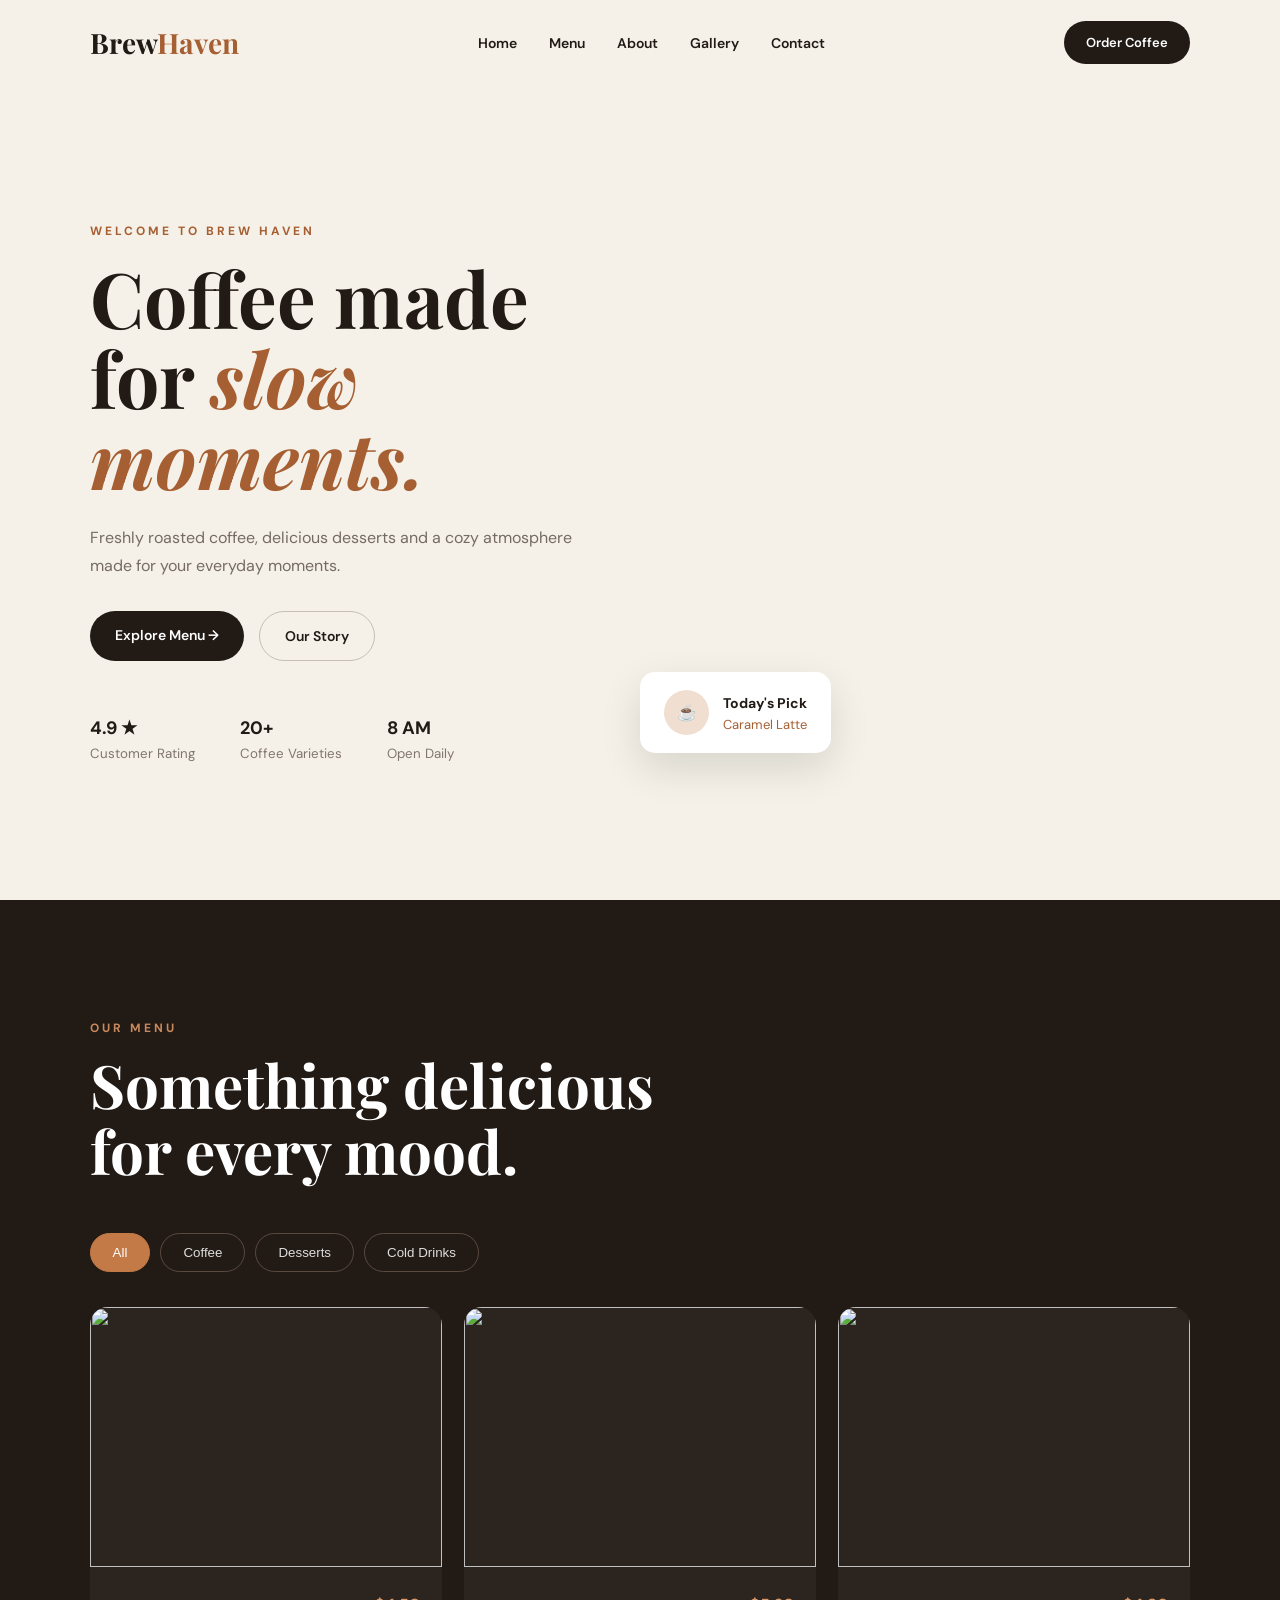
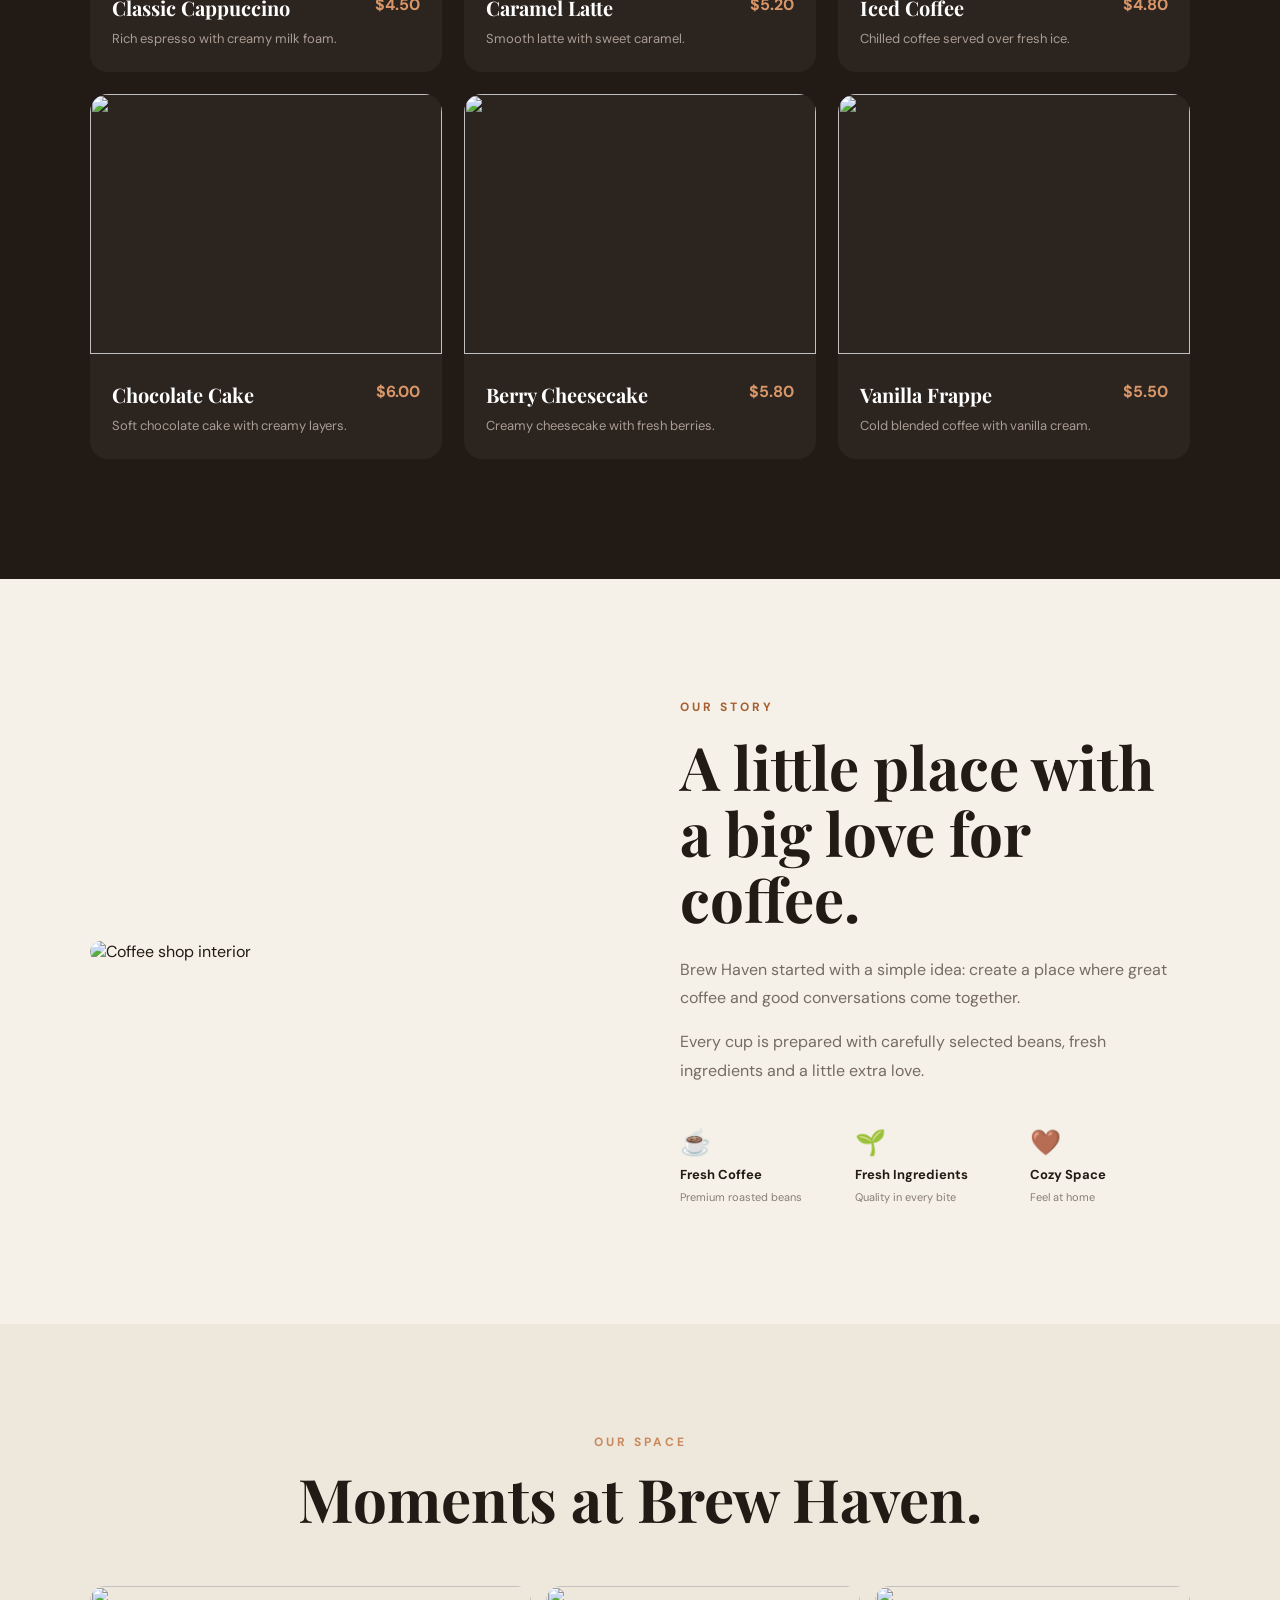
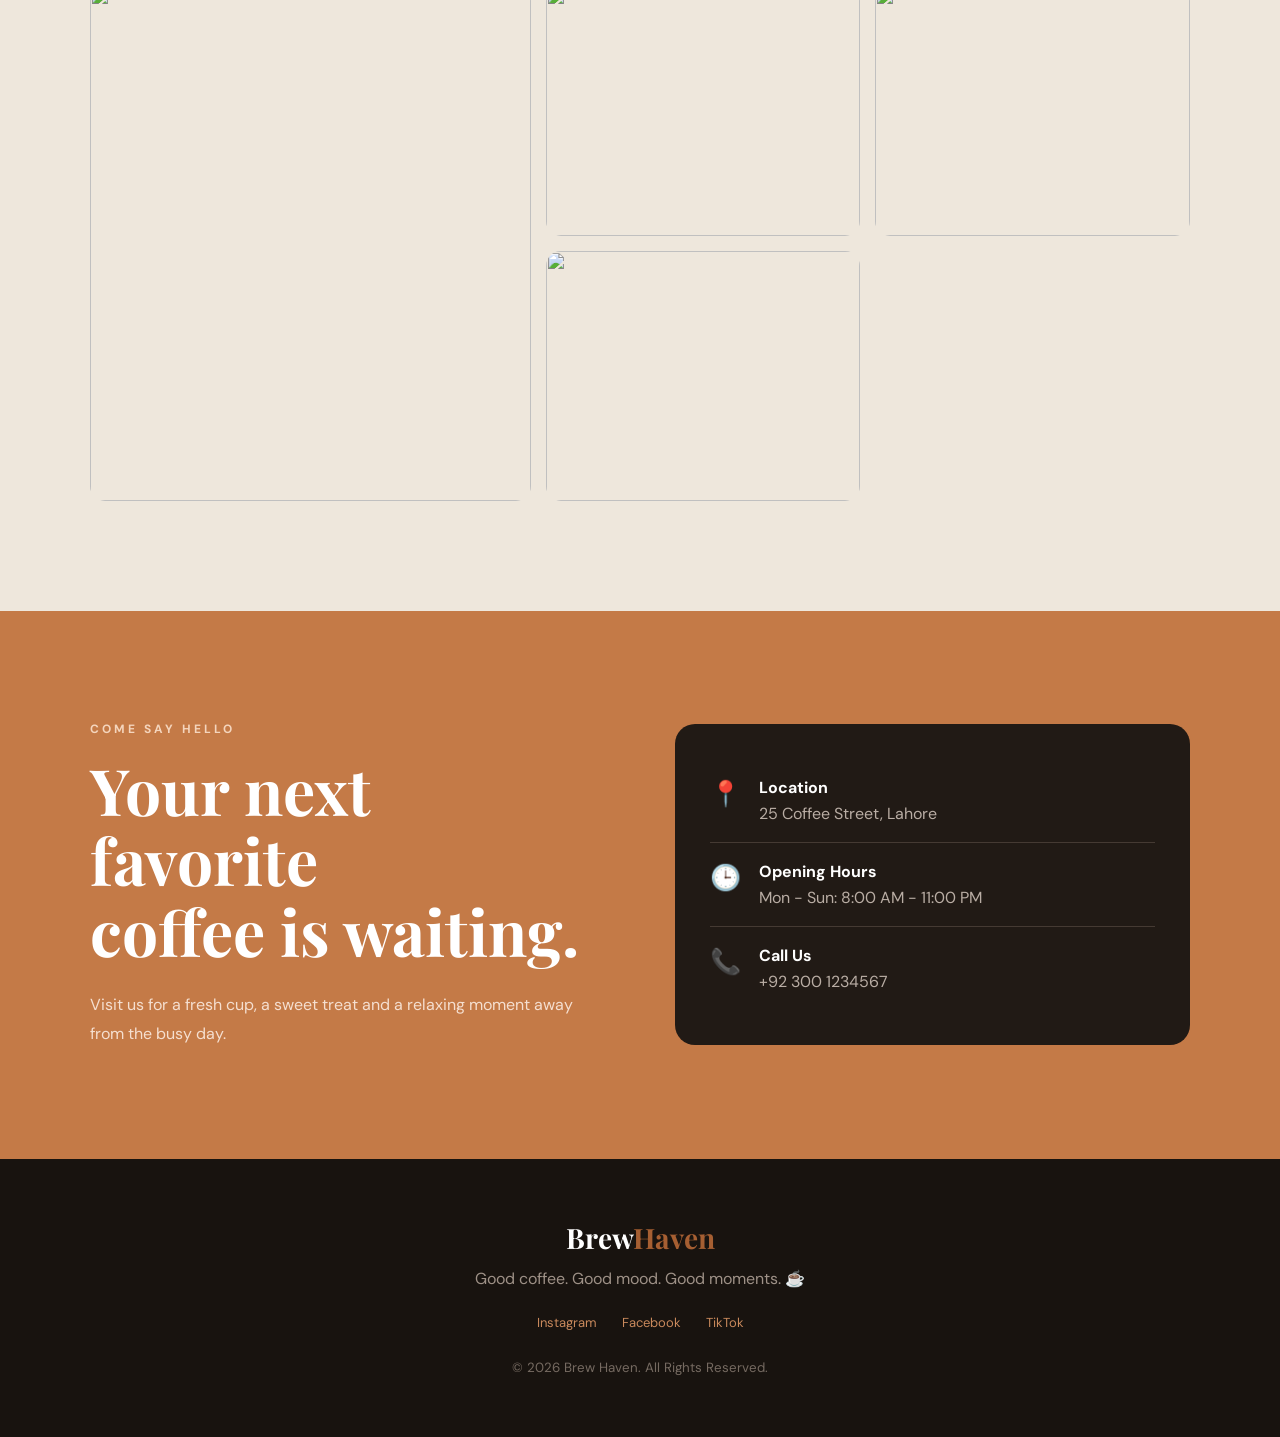
==== index.html @ a60a2f7d "Add files via upload" ====
<!DOCTYPE html>
<html lang="en">
<head>
    <meta charset="UTF-8">
    <meta name="viewport" content="width=device-width, initial-scale=1.0">

    <title>Brew Haven | Coffee Shop</title>

    <link rel="preconnect" href="https://fonts.googleapis.com">
    <link rel="preconnect" href="https://fonts.gstatic.com" crossorigin>

    <link href="https://fonts.googleapis.com/css2?family=DM+Sans:wght@400;500;600;700&family=Playfair+Display:wght@500;600;700&display=swap" rel="stylesheet">

    <link rel="stylesheet" href="style.css">
</head>

<body>

    <!-- NAVBAR -->
    <header class="navbar">
        <a href="#" class="logo">
            Brew<span>Haven</span>
        </a>

        <nav>
            <a href="#home">Home</a>
            <a href="#menu">Menu</a>
            <a href="#about">About</a>
            <a href="#gallery">Gallery</a>
            <a href="#contact">Contact</a>
        </nav>

        <a href="#menu" class="nav-btn">Order Coffee</a>

        <button class="menu-toggle" onclick="toggleMenu()">☰</button>
    </header>


    <!-- HERO -->
    <section class="hero" id="home">

        <div class="hero-content">

            <p class="small-title">WELCOME TO BREW HAVEN</p>

            <h1>
                Coffee made for
                <span>slow moments.</span>
            </h1>

            <p class="hero-text">
                Freshly roasted coffee, delicious desserts and a cozy
                atmosphere made for your everyday moments.
            </p>

            <div class="hero-buttons">
                <a href="#menu" class="primary-btn">Explore Menu →</a>
                <a href="#about" class="secondary-btn">Our Story</a>
            </div>

            <div class="hero-info">
                <div>
                    <strong>4.9 ★</strong>
                    <small>Customer Rating</small>
                </div>

                <div>
                    <strong>20+</strong>
                    <small>Coffee Varieties</small>
                </div>

                <div>
                    <strong>8 AM</strong>
                    <small>Open Daily</small>
                </div>
            </div>

        </div>


        <div class="hero-image">

            <div class="image-card">
                <img src="https://images.unsplash.com/photo-1509042239860-f550ce710b93?auto=format&fit=crop&w=900&q=80"
                     alt="Coffee">
            </div>

            <div class="floating-card">
                <span>☕</span>
                <div>
                    <strong>Today's Pick</strong>
                    <p>Caramel Latte</p>
                </div>
            </div>

        </div>

    </section>


    <!-- MENU -->
    <section class="menu-section" id="menu">

        <div class="section-heading">
            <p>OUR MENU</p>
            <h2>Something delicious<br>for every mood.</h2>
        </div>

        <div class="filter-buttons">
            <button class="active" onclick="filterMenu('all', this)">All</button>
            <button onclick="filterMenu('coffee', this)">Coffee</button>
            <button onclick="filterMenu('dessert', this)">Desserts</button>
            <button onclick="filterMenu('cold', this)">Cold Drinks</button>
        </div>


        <div class="menu-grid">

            <div class="menu-card" data-category="coffee">
                <img src="https://images.unsplash.com/photo-1541167760496-1628856ab772?auto=format&fit=crop&w=700&q=80">

                <div class="card-content">
                    <div>
                        <h3>Classic Cappuccino</h3>
                        <p>Rich espresso with creamy milk foam.</p>
                    </div>

                    <strong>$4.50</strong>
                </div>
            </div>


            <div class="menu-card" data-category="coffee">
                <img src="https://images.unsplash.com/photo-1572442388796-11668a67e53d?auto=format&fit=crop&w=700&q=80">

                <div class="card-content">
                    <div>
                        <h3>Caramel Latte</h3>
                        <p>Smooth latte with sweet caramel.</p>
                    </div>

                    <strong>$5.20</strong>
                </div>
            </div>


            <div class="menu-card" data-category="cold">
                <img src="https://images.unsplash.com/photo-1461023058943-07fcbe16d735?auto=format&fit=crop&w=700&q=80">

                <div class="card-content">
                    <div>
                        <h3>Iced Coffee</h3>
                        <p>Chilled coffee served over fresh ice.</p>
                    </div>

                    <strong>$4.80</strong>
                </div>
            </div>


            <div class="menu-card" data-category="dessert">
                <img src="https://images.unsplash.com/photo-1578985545062-69928b1d9587?auto=format&fit=crop&w=700&q=80">

                <div class="card-content">
                    <div>
                        <h3>Chocolate Cake</h3>
                        <p>Soft chocolate cake with creamy layers.</p>
                    </div>

                    <strong>$6.00</strong>
                </div>
            </div>


            <div class="menu-card" data-category="dessert">
                <img src="https://images.unsplash.com/photo-1565958011703-44f9829ba187?auto=format&fit=crop&w=700&q=80">

                <div class="card-content">
                    <div>
                        <h3>Berry Cheesecake</h3>
                        <p>Creamy cheesecake with fresh berries.</p>
                    </div>

                    <strong>$5.80</strong>
                </div>
            </div>


            <div class="menu-card" data-category="cold">
                <img src="https://images.unsplash.com/photo-1551024709-8f23befc6f87?auto=format&fit=crop&w=700&q=80">

                <div class="card-content">
                    <div>
                        <h3>Vanilla Frappe</h3>
                        <p>Cold blended coffee with vanilla cream.</p>
                    </div>

                    <strong>$5.50</strong>
                </div>
            </div>

        </div>

    </section>


    <!-- ABOUT -->
    <section class="about" id="about">

        <div class="about-image">
            <img src="https://images.unsplash.com/photo-1445116572660-236099ec97a0?auto=format&fit=crop&w=1000&q=80"
                 alt="Coffee shop interior">
        </div>

        <div class="about-content">

            <p class="small-title">OUR STORY</p>

            <h2>A little place with a big love for coffee.</h2>

            <p>
                Brew Haven started with a simple idea: create a place where
                great coffee and good conversations come together.
            </p>

            <p>
                Every cup is prepared with carefully selected beans,
                fresh ingredients and a little extra love.
            </p>

            <div class="features">

                <div>
                    <span>☕</span>
                    <strong>Fresh Coffee</strong>
                    <small>Premium roasted beans</small>
                </div>

                <div>
                    <span>🌱</span>
                    <strong>Fresh Ingredients</strong>
                    <small>Quality in every bite</small>
                </div>

                <div>
                    <span>🤎</span>
                    <strong>Cozy Space</strong>
                    <small>Feel at home</small>
                </div>

            </div>

        </div>

    </section>


    <!-- GALLERY -->
    <section class="gallery" id="gallery">

        <div class="section-heading center">
            <p>OUR SPACE</p>
            <h2>Moments at Brew Haven.</h2>
        </div>

        <div class="gallery-grid">

            <img src="https://images.unsplash.com/photo-1495474472287-4d71bcdd2085?auto=format&fit=crop&w=900&q=80">

            <img src="https://images.unsplash.com/photo-1511081692775-05d0f180a065?auto=format&fit=crop&w=900&q=80">

            <img src="https://images.unsplash.com/photo-1554118811-1e0d58224f24?auto=format&fit=crop&w=900&q=80">

            <img src="https://images.unsplash.com/photo-1442512595331-e89e73853f31?auto=format&fit=crop&w=900&q=80">

        </div>

    </section>


    <!-- CONTACT -->
    <section class="contact" id="contact">

        <div>
            <p class="small-title">COME SAY HELLO</p>

            <h2>Your next favorite<br>coffee is waiting.</h2>

            <p>
                Visit us for a fresh cup, a sweet treat and a relaxing
                moment away from the busy day.
            </p>
        </div>

        <div class="contact-box">

            <div>
                <span>📍</span>
                <p>
                    <strong>Location</strong>
                    25 Coffee Street, Lahore
                </p>
            </div>

            <div>
                <span>🕒</span>
                <p>
                    <strong>Opening Hours</strong>
                    Mon - Sun: 8:00 AM - 11:00 PM
                </p>
            </div>

            <div>
                <span>📞</span>
                <p>
                    <strong>Call Us</strong>
                    +92 300 1234567
                </p>
            </div>

        </div>

    </section>


    <!-- FOOTER -->
    <footer>

        <div class="footer-logo">
            Brew<span>Haven</span>
        </div>

        <p>Good coffee. Good mood. Good moments. ☕</p>

        <div class="socials">
            <a href="#">Instagram</a>
            <a href="#">Facebook</a>
            <a href="#">TikTok</a>
        </div>

        <small>© 2026 Brew Haven. All Rights Reserved.</small>

    </footer>


    <script src="script.js"></script>

</body>
</html>
---- style.css ----
* {
    margin: 0;
    padding: 0;
    box-sizing: border-box;
}

html {
    scroll-behavior: smooth;
}

body {
    background: #f5f1e8;
    color: #211a15;
    font-family: "DM Sans", sans-serif;
}

a {
    text-decoration: none;
    color: inherit;
}


/* ================= NAVBAR ================= */

.navbar {
    height: 85px;
    padding: 0 7%;

    display: flex;
    align-items: center;
    justify-content: space-between;

    background: #f5f1e8;
}

.logo,
.footer-logo {
    font-family: "Playfair Display", serif;
    font-size: 28px;
    font-weight: 700;
}

.logo span,
.footer-logo span {
    color: #a65f32;
}

nav {
    display: flex;
    gap: 32px;
}

nav a {
    font-size: 14px;
    font-weight: 600;
    transition: 0.3s;
}

nav a:hover {
    color: #a65f32;
}

.nav-btn {
    background: #211a15;
    color: white;

    padding: 13px 22px;
    border-radius: 30px;

    font-size: 13px;
    font-weight: 600;

    transition: 0.3s;
}

.nav-btn:hover {
    background: #a65f32;
}

.menu-toggle {
    display: none;
    border: none;
    background: none;
    font-size: 25px;
}


/* ================= HERO ================= */

.hero {
    min-height: calc(100vh - 85px);

    padding: 70px 7%;

    display: grid;
    grid-template-columns: 1fr 1fr;
    align-items: center;
    gap: 70px;
}

.small-title {
    color: #a65f32;
    font-size: 12px;
    font-weight: 700;
    letter-spacing: 3px;
    margin-bottom: 18px;
}

.hero h1 {
    max-width: 650px;

    font-family: "Playfair Display", serif;
    font-size: clamp(50px, 6vw, 82px);
    line-height: 1.05;
}

.hero h1 span {
    color: #a65f32;
    font-style: italic;
}

.hero-text {
    max-width: 500px;

    margin: 25px 0;

    color: #756b63;
    line-height: 1.8;
}

.hero-buttons {
    display: flex;
    gap: 15px;
    margin-top: 30px;
}

.primary-btn,
.secondary-btn {
    padding: 15px 25px;
    border-radius: 30px;
    font-weight: 600;
    font-size: 14px;
}

.primary-btn {
    background: #211a15;
    color: white;
}

.secondary-btn {
    border: 1px solid #c7bdb3;
}

.primary-btn:hover {
    background: #a65f32;
}

.secondary-btn:hover {
    background: #e9dfd3;
}

.hero-info {
    display: flex;
    gap: 45px;
    margin-top: 55px;
}

.hero-info div {
    display: flex;
    flex-direction: column;
    gap: 5px;
}

.hero-info strong {
    font-size: 18px;
}

.hero-info small {
    color: #81766d;
}


/* HERO IMAGE */

.hero-image {
    position: relative;
}

.image-card {
    height: 590px;
    overflow: hidden;
    border-radius: 180px 180px 25px 25px;
}

.image-card img {
    width: 100%;
    height: 100%;
    object-fit: cover;
}

.floating-card {
    position: absolute;
    bottom: 35px;
    left: -35px;

    display: flex;
    align-items: center;
    gap: 14px;

    padding: 18px 24px;

    background: white;
    border-radius: 15px;

    box-shadow: 0 15px 40px rgba(0,0,0,0.12);
}

.floating-card span {
    width: 45px;
    height: 45px;

    display: grid;
    place-items: center;

    background: #f0dfd0;
    border-radius: 50%;
}

.floating-card strong {
    font-size: 14px;
}

.floating-card p {
    color: #a65f32;
    font-size: 13px;
    margin-top: 3px;
}


/* ================= MENU ================= */

.menu-section {
    padding: 120px 7%;
    background: #211a15;
    color: white;
}

.section-heading p {
    color: #c9895c;
    font-size: 12px;
    font-weight: 700;
    letter-spacing: 3px;
    margin-bottom: 15px;
}

.section-heading h2 {
    font-family: "Playfair Display", serif;
    font-size: clamp(40px, 5vw, 60px);
    line-height: 1.1;
}

.filter-buttons {
    display: flex;
    gap: 10px;
    margin: 50px 0 35px;
}

.filter-buttons button {
    border: 1px solid #594a40;
    background: transparent;
    color: #ddd;

    padding: 11px 22px;
    border-radius: 30px;

    cursor: pointer;
}

.filter-buttons button.active,
.filter-buttons button:hover {
    background: #c47a47;
    border-color: #c47a47;
    color: white;
}

.menu-grid {
    display: grid;
    grid-template-columns: repeat(3, 1fr);
    gap: 22px;
}

.menu-card {
    background: #2c241f;
    border-radius: 18px;
    overflow: hidden;
    transition: 0.35s;
}

.menu-card:hover {
    transform: translateY(-8px);
}

.menu-card img {
    width: 100%;
    height: 260px;
    object-fit: cover;
}

.card-content {
    padding: 22px;

    display: flex;
    justify-content: space-between;
    gap: 15px;
}

.card-content h3 {
    font-family: "Playfair Display", serif;
    font-size: 20px;
}

.card-content p {
    color: #a99c93;
    font-size: 13px;
    line-height: 1.6;
    margin-top: 8px;
}

.card-content > strong {
    color: #d99769;
    white-space: nowrap;
}


/* ================= ABOUT ================= */

.about {
    padding: 120px 7%;

    display: grid;
    grid-template-columns: 1fr 1fr;
    gap: 80px;
    align-items: center;
}

.about-image img {
    width: 100%;
    height: 600px;
    object-fit: cover;
    border-radius: 25px;
}

.about-content h2 {
    font-family: "Playfair Display", serif;
    font-size: clamp(40px, 5vw, 60px);
    line-height: 1.1;
    margin-bottom: 25px;
}

.about-content > p:not(.small-title) {
    color: #756b63;
    line-height: 1.8;
    margin-bottom: 15px;
}

.features {
    display: grid;
    grid-template-columns: repeat(3, 1fr);
    gap: 15px;
    margin-top: 40px;
}

.features div {
    display: flex;
    flex-direction: column;
    gap: 7px;
}

.features span {
    font-size: 25px;
}

.features strong {
    font-size: 13px;
}

.features small {
    color: #887d74;
    font-size: 11px;
}


/* ================= GALLERY ================= */

.gallery {
    padding: 110px 7%;
    background: #eee7dc;
}

.center {
    text-align: center;
}

.gallery-grid {
    margin-top: 55px;

    display: grid;
    grid-template-columns: 1.4fr 1fr 1fr;
    grid-template-rows: 250px 250px;

    gap: 15px;
}

.gallery-grid img {
    width: 100%;
    height: 100%;
    object-fit: cover;
    border-radius: 15px;
    transition: 0.4s;
}

.gallery-grid img:hover {
    transform: scale(1.02);
}

.gallery-grid img:first-child {
    grid-row: span 2;
}


/* ================= CONTACT ================= */

.contact {
    padding: 110px 7%;

    display: grid;
    grid-template-columns: 1fr 1fr;
    gap: 70px;
    align-items: center;

    background: #c47a47;
    color: white;
}

.contact .small-title {
    color: #f4d5bd;
}

.contact h2 {
    font-family: "Playfair Display", serif;
    font-size: clamp(42px, 5vw, 65px);
    line-height: 1.1;
    margin-bottom: 25px;
}

.contact > div:first-child > p:last-child {
    max-width: 500px;
    line-height: 1.8;
    color: #f5dfd0;
}

.contact-box {
    background: #211a15;
    border-radius: 20px;
    padding: 35px;
}

.contact-box > div {
    display: flex;
    gap: 18px;
    padding: 18px 0;
    border-bottom: 1px solid #453a33;
}

.contact-box > div:last-child {
    border: none;
}

.contact-box span {
    font-size: 25px;
}

.contact-box p {
    display: flex;
    flex-direction: column;
    gap: 5px;
}

.contact-box p {
    color: #b9ada4;
}

.contact-box strong {
    color: white;
}


/* ================= FOOTER ================= */

footer {
    padding: 60px 7%;
    background: #18130f;
    color: white;
    text-align: center;
}

footer p {
    color: #9e9187;
    margin: 12px 0 25px;
}

.socials {
    display: flex;
    justify-content: center;
    gap: 25px;
    margin-bottom: 25px;
}

.socials a {
    color: #c9895c;
    font-size: 13px;
}

footer small {
    color: #756a61;
}


/* ================= RESPONSIVE ================= */

@media (max-width: 900px) {

    nav,
    .nav-btn {
        display: none;
    }

    .menu-toggle {
        display: block;
    }

    .hero {
        grid-template-columns: 1fr;
        padding-top: 45px;
    }

    .hero-image {
        max-width: 600px;
        margin: auto;
    }

    .menu-grid {
        grid-template-columns: repeat(2, 1fr);
    }

    .about {
        grid-template-columns: 1fr;
    }

    .contact {
        grid-template-columns: 1fr;
    }
}


@media (max-width: 600px) {

    .navbar {
        height: 75px;
    }

    .hero {
        padding: 45px 6%;
    }

    .hero h1 {
        font-size: 48px;
    }

    .hero-info {
        gap: 20px;
    }

    .hero-info small {
        font-size: 10px;
    }

    .image-card {
        height: 430px;
    }

    .floating-card {
        left: 10px;
    }

    .menu-section,
    .about,
    .gallery,
    .contact {
        padding: 80px 6%;
    }

    .menu-grid {
        grid-template-columns: 1fr;
    }

    .features {
        grid-template-columns: 1fr;
    }

    .gallery-grid {
        display: grid;
        grid-template-columns: 1fr 1fr;
        grid-template-rows: 220px 220px;
    }

    .gallery-grid img:first-child {
        grid-row: span 1;
    }

    .gallery-grid img {
        height: 220px;
    }

    .contact h2 {
        font-size: 45px;
    }
}
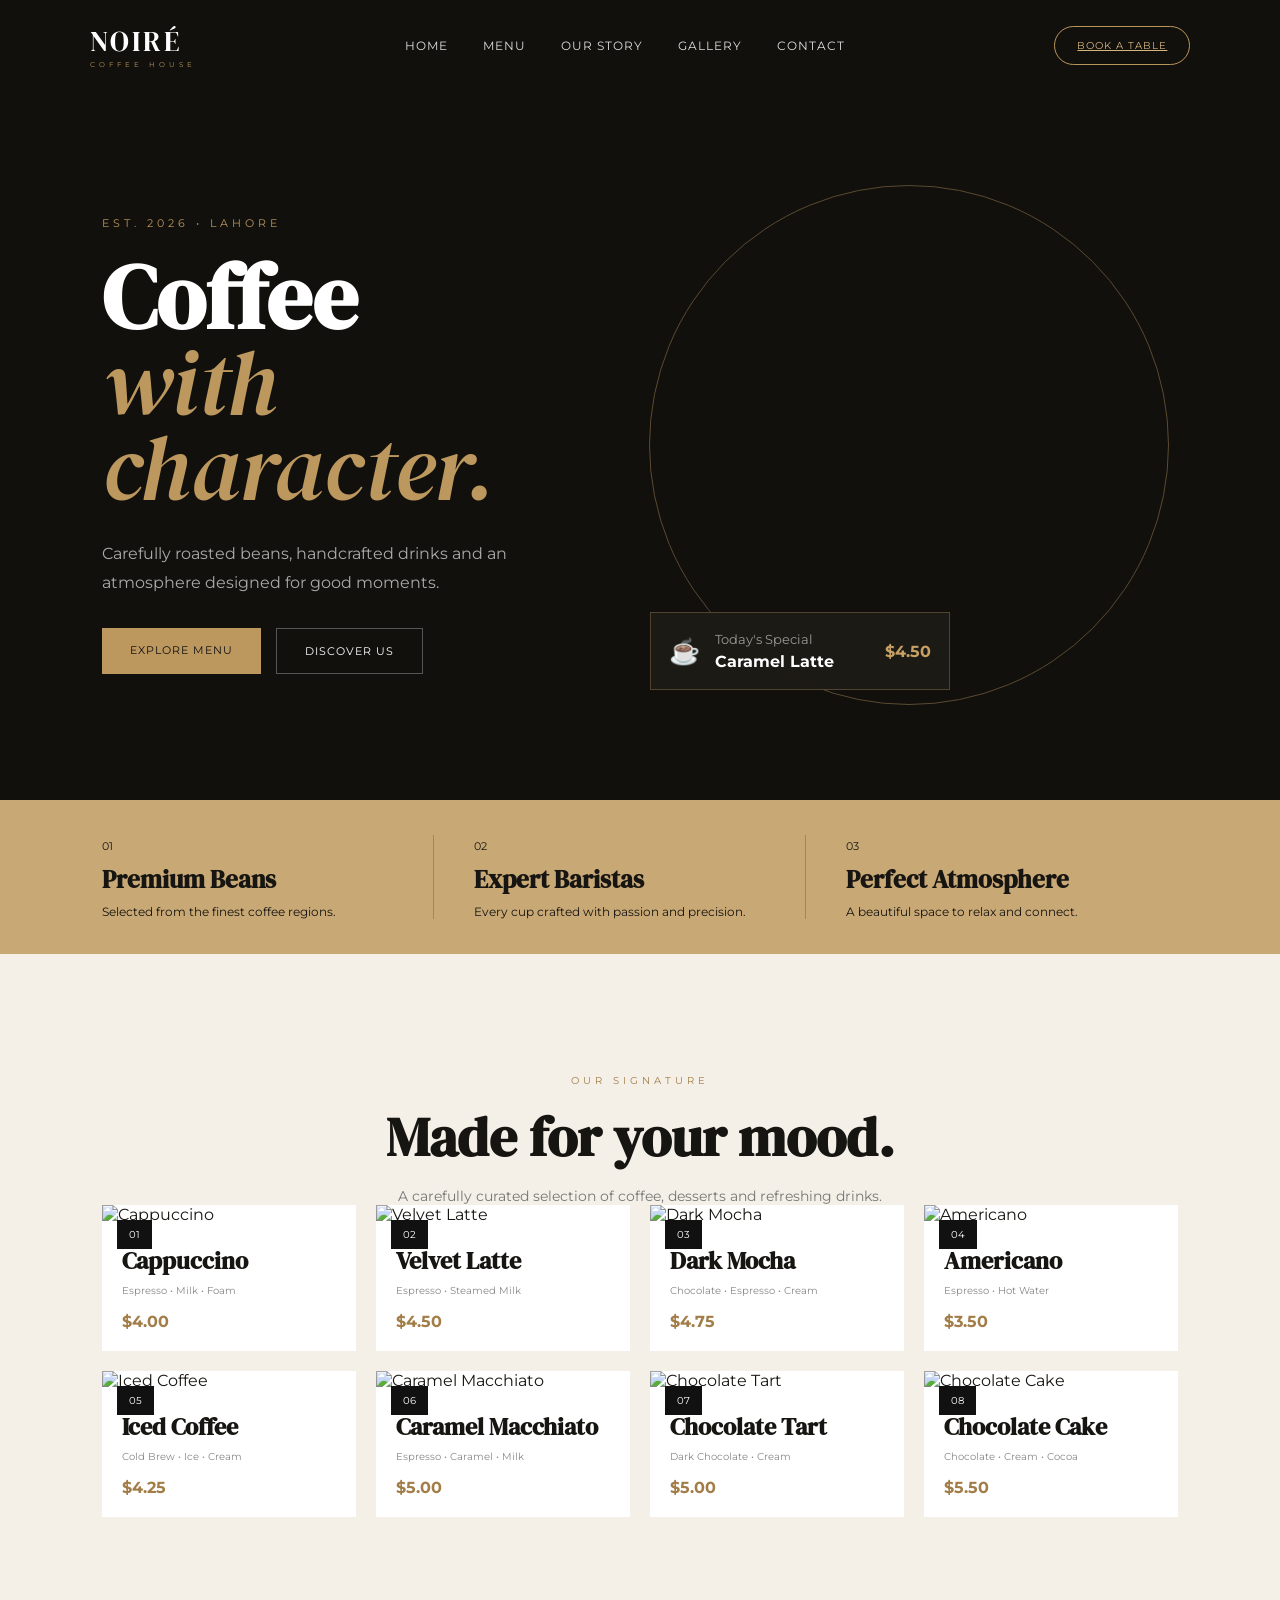
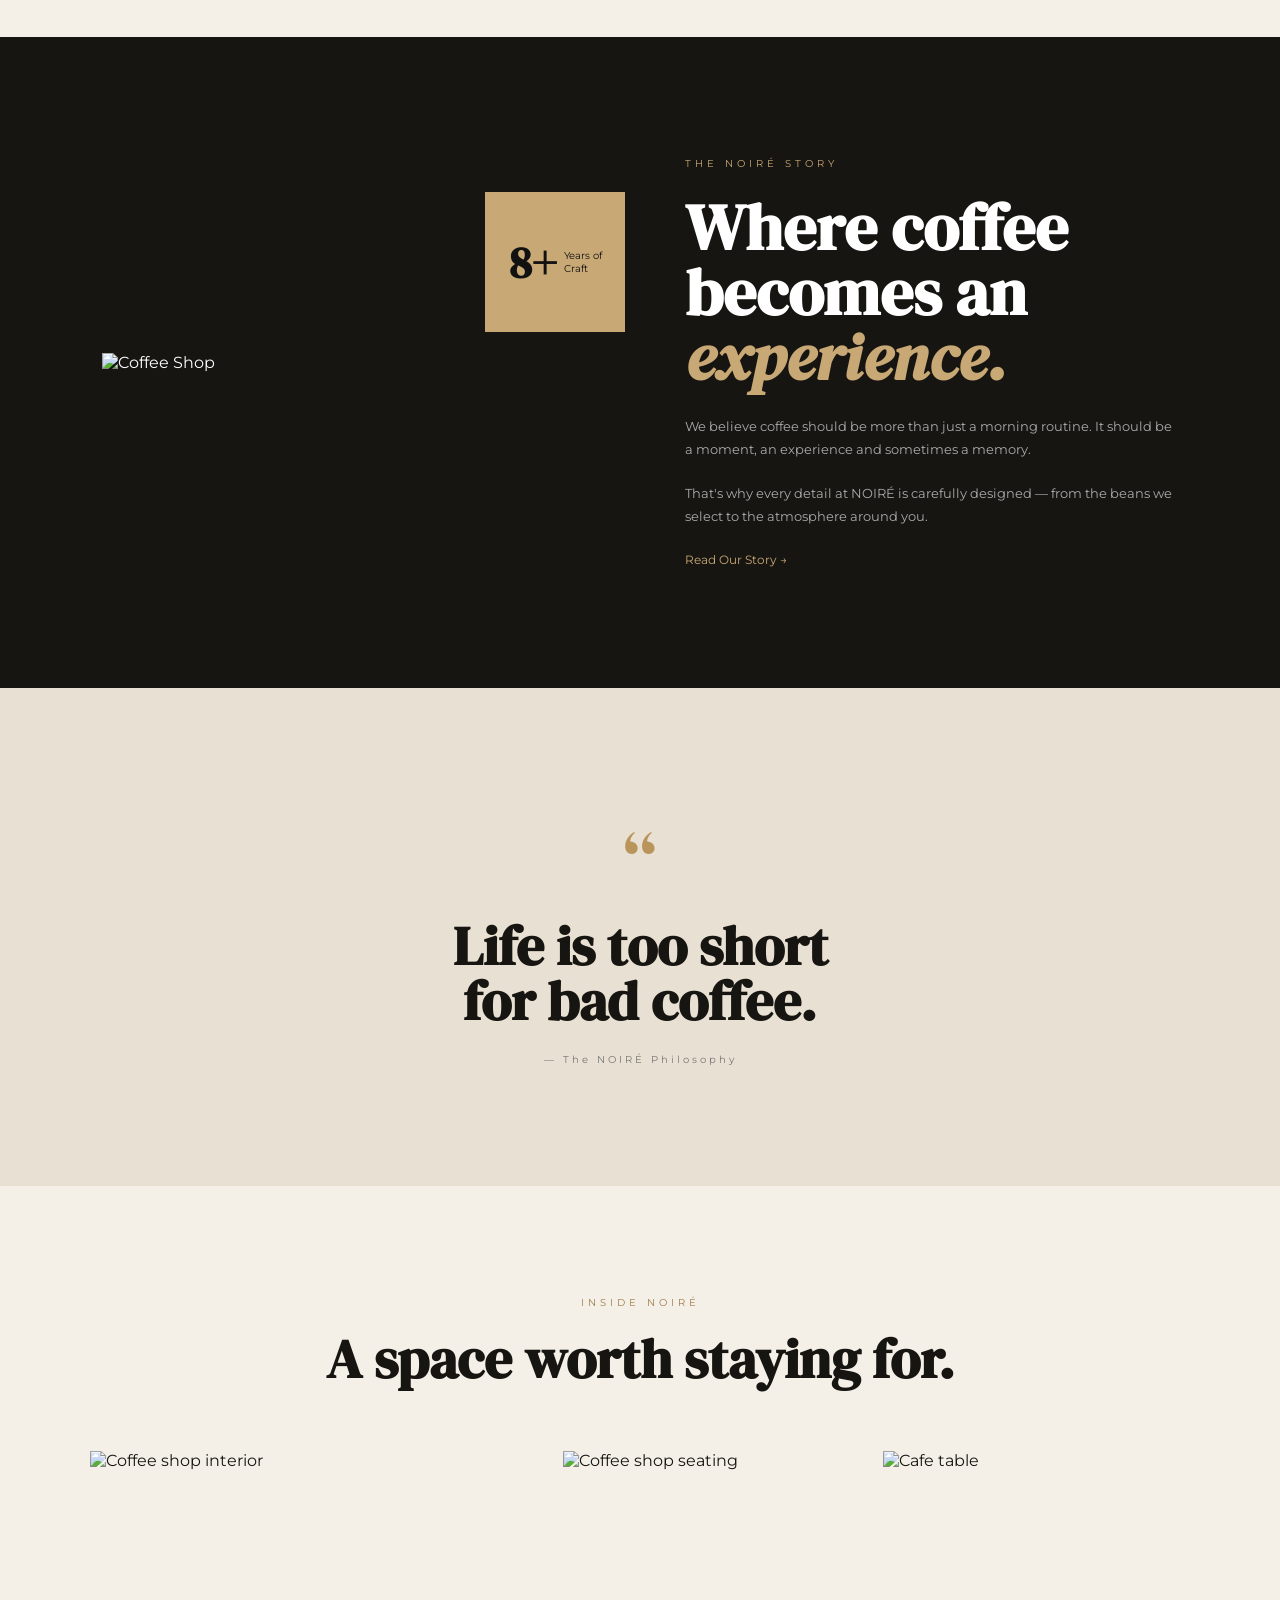
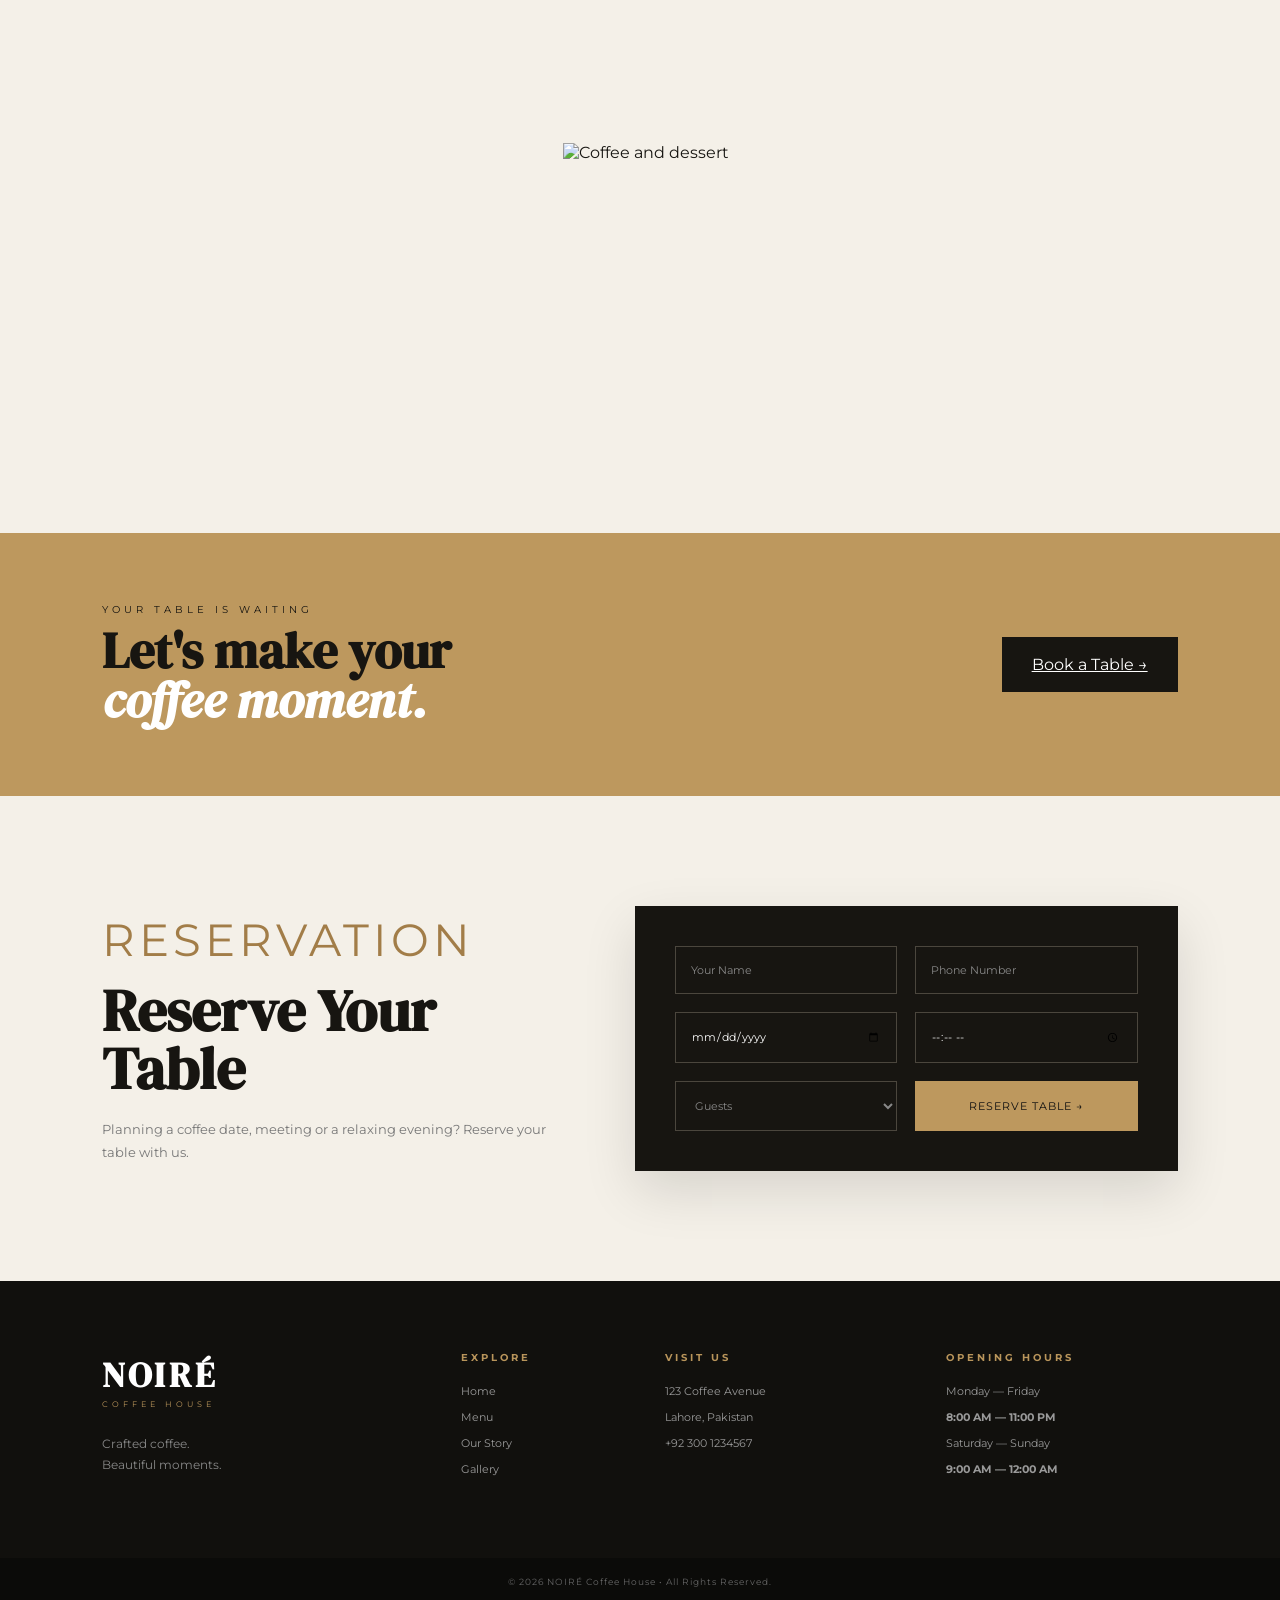
==== commit 6f4287f7: "Rename intex.html to index.html" ====
--- a/index.html
+++ b/index.html
@@ -4,346 +4,550 @@
     <meta charset="UTF-8">
     <meta name="viewport" content="width=device-width, initial-scale=1.0">
 
-    <title>Brew Haven | Coffee Shop</title>
-
-    <link rel="preconnect" href="https://fonts.googleapis.com">
-    <link rel="preconnect" href="https://fonts.gstatic.com" crossorigin>
-
-    <link href="https://fonts.googleapis.com/css2?family=DM+Sans:wght@400;500;600;700&family=Playfair+Display:wght@500;600;700&display=swap" rel="stylesheet">
+    <title>NOIRÉ Coffee</title>
 
     <link rel="stylesheet" href="style.css">
+
+    <link href="https://fonts.googleapis.com/css2?family=DM+Serif+Display&family=Montserrat:wght@300;400;500;600&display=swap" rel="stylesheet">
 </head>
 
 <body>
 
-    <!-- NAVBAR -->
-    <header class="navbar">
-        <a href="#" class="logo">
-            Brew<span>Haven</span>
+<!-- ================= NAVBAR ================= -->
+
+<header class="navbar">
+
+    <div class="logo">
+        NOIRÉ
+        <span>COFFEE HOUSE</span>
+    </div>
+
+    <nav>
+        <a href="#home">Home</a>
+        <a href="#menu">Menu</a>
+        <a href="#story">Our Story</a>
+        <a href="#gallery">Gallery</a>
+        <a href="#contact">Contact</a>
+    </nav>
+
+    <a href="#reservation" class="book-btn">
+        Book a Table
+    </a>
+
+</header>
+
+
+<!-- ================= HERO ================= -->
+
+<section class="hero" id="home">
+
+    <div class="hero-text">
+
+        <p class="tag">EST. 2026 • LAHORE</p>
+
+        <h1>
+            Coffee
+            <br>
+            <i>with character.</i>
+        </h1>
+
+        <p class="hero-description">
+            Carefully roasted beans, handcrafted drinks
+            and an atmosphere designed for good moments.
+        </p>
+
+        <div class="buttons">
+
+            <a href="#menu" class="gold-btn">
+                Explore Menu
+            </a>
+
+            <a href="#story" class="outline-btn">
+                Discover Us
+            </a>
+
+        </div>
+
+    </div>
+
+
+    <div class="hero-image">
+
+        <div class="circle"></div>
+
+        <img
+            src="https://images.unsplash.com/photo-1509042239860-f550ce710b93?auto=format&fit=crop&w=900&q=90"
+            alt="Coffee">
+
+        <div class="floating-card">
+
+            <span>☕</span>
+
+            <div>
+                <small>Today's Special</small>
+                <strong>Caramel Latte</strong>
+            </div>
+
+            <b>$4.50</b>
+
+        </div>
+
+    </div>
+
+</section>
+
+
+<!-- ================= FEATURES ================= -->
+
+<section class="features">
+
+    <div>
+        <span>01</span>
+        <h3>Premium Beans</h3>
+        <p>Selected from the finest coffee regions.</p>
+    </div>
+
+    <div>
+        <span>02</span>
+        <h3>Expert Baristas</h3>
+        <p>Every cup crafted with passion and precision.</p>
+    </div>
+
+    <div>
+        <span>03</span>
+        <h3>Perfect Atmosphere</h3>
+        <p>A beautiful space to relax and connect.</p>
+    </div>
+
+</section>
+
+
+<!-- ================= MENU ================= -->
+
+<section class="menu-section" id="menu">
+
+    <div class="heading">
+
+        <p>OUR SIGNATURE</p>
+
+        <h2>Made for your mood.</h2>
+
+        <span>
+            A carefully curated selection of coffee,
+            desserts and refreshing drinks.
+        </span>
+
+    </div>
+
+
+    <div class="menu-grid">
+
+        <div class="menu-card">
+            <div class="number">01</div>
+
+            <img
+                src="https://images.unsplash.com/photo-1534778101976-62847782c213?auto=format&fit=crop&w=700&q=80"
+                alt="Cappuccino">
+
+            <div class="menu-info">
+                <h3>Cappuccino</h3>
+                <p>Espresso • Milk • Foam</p>
+                <strong>$4.00</strong>
+            </div>
+        </div>
+
+
+        <div class="menu-card featured">
+            <div class="number">02</div>
+
+            <img
+                src="https://images.unsplash.com/photo-1572449043416-55f4685c9bb7?auto=format&fit=crop&w=700&q=80"
+                alt="Velvet Latte">
+
+            <div class="menu-info">
+                <h3>Velvet Latte</h3>
+                <p>Espresso • Steamed Milk</p>
+                <strong>$4.50</strong>
+            </div>
+        </div>
+
+
+        <div class="menu-card">
+            <div class="number">03</div>
+
+            <img
+                src="https://images.unsplash.com/photo-1578314675249-a6910f80cc4e?auto=format&fit=crop&w=700&q=80"
+                alt="Dark Mocha">
+
+            <div class="menu-info">
+                <h3>Dark Mocha</h3>
+                <p>Chocolate • Espresso • Cream</p>
+                <strong>$4.75</strong>
+            </div>
+        </div>
+
+
+        <div class="menu-card">
+            <div class="number">04</div>
+
+            <img
+                src="https://images.unsplash.com/photo-1514432324607-a09d9b4aefdd?auto=format&fit=crop&w=700&q=80"
+                alt="Americano">
+
+            <div class="menu-info">
+                <h3>Americano</h3>
+                <p>Espresso • Hot Water</p>
+                <strong>$3.50</strong>
+            </div>
+        </div>
+
+
+        <div class="menu-card">
+            <div class="number">05</div>
+
+            <img
+                src="https://images.unsplash.com/photo-1517701604599-bb29b565090c?auto=format&fit=crop&w=700&q=80"
+                alt="Iced Coffee">
+
+            <div class="menu-info">
+                <h3>Iced Coffee</h3>
+                <p>Cold Brew • Ice • Cream</p>
+                <strong>$4.25</strong>
+            </div>
+        </div>
+
+
+        <div class="menu-card">
+            <div class="number">06</div>
+
+            <img
+                src="https://images.unsplash.com/photo-1461023058943-07fcbe16d735?auto=format&fit=crop&w=700&q=80"
+                alt="Caramel Macchiato">
+
+            <div class="menu-info">
+                <h3>Caramel Macchiato</h3>
+                <p>Espresso • Caramel • Milk</p>
+                <strong>$5.00</strong>
+            </div>
+        </div>
+
+
+        <div class="menu-card">
+            <div class="number">07</div>
+
+            <img
+                src="https://images.unsplash.com/photo-1551024506-0bccd828d307?auto=format&fit=crop&w=700&q=80"
+                alt="Chocolate Tart">
+
+            <div class="menu-info">
+                <h3>Chocolate Tart</h3>
+                <p>Dark Chocolate • Cream</p>
+                <strong>$5.00</strong>
+            </div>
+        </div>
+
+
+        <div class="menu-card">
+            <div class="number">08</div>
+
+            <img
+                src="https://images.unsplash.com/photo-1578985545062-69928b1d9587?auto=format&fit=crop&w=700&q=80"
+                alt="Chocolate Cake">
+
+            <div class="menu-info">
+                <h3>Chocolate Cake</h3>
+                <p>Chocolate • Cream • Cocoa</p>
+                <strong>$5.50</strong>
+            </div>
+        </div>
+
+    </div>
+
+</section>
+
+
+<!-- ================= STORY ================= -->
+
+<section class="story" id="story">
+
+    <div class="story-image">
+
+        <img
+            src="https://images.unsplash.com/photo-1445116572660-236099ec97a0?auto=format&fit=crop&w=1000&q=90"
+            alt="Coffee Shop">
+
+        <div class="experience">
+            <strong>8+</strong>
+            <span>Years of<br>Craft</span>
+        </div>
+
+    </div>
+
+
+    <div class="story-content">
+
+        <p>THE NOIRÉ STORY</p>
+
+        <h2>
+            Where coffee
+            becomes an
+            <i>experience.</i>
+        </h2>
+
+        <p class="story-text">
+            We believe coffee should be more than just
+            a morning routine. It should be a moment,
+            an experience and sometimes a memory.
+        </p>
+
+        <p class="story-text">
+            That's why every detail at NOIRÉ is carefully
+            designed — from the beans we select to the
+            atmosphere around you.
+        </p>
+
+        <a href="#contact" class="text-link">
+            Read Our Story →
         </a>
 
-        <nav>
-            <a href="#home">Home</a>
-            <a href="#menu">Menu</a>
-            <a href="#about">About</a>
-            <a href="#gallery">Gallery</a>
-            <a href="#contact">Contact</a>
-        </nav>
-
-        <a href="#menu" class="nav-btn">Order Coffee</a>
-
-        <button class="menu-toggle" onclick="toggleMenu()">☰</button>
-    </header>
-
-
-    <!-- HERO -->
-    <section class="hero" id="home">
-
-        <div class="hero-content">
-
-            <p class="small-title">WELCOME TO BREW HAVEN</p>
-
-            <h1>
-                Coffee made for
-                <span>slow moments.</span>
-            </h1>
-
-            <p class="hero-text">
-                Freshly roasted coffee, delicious desserts and a cozy
-                atmosphere made for your everyday moments.
-            </p>
-
-            <div class="hero-buttons">
-                <a href="#menu" class="primary-btn">Explore Menu →</a>
-                <a href="#about" class="secondary-btn">Our Story</a>
-            </div>
-
-            <div class="hero-info">
-                <div>
-                    <strong>4.9 ★</strong>
-                    <small>Customer Rating</small>
-                </div>
-
-                <div>
-                    <strong>20+</strong>
-                    <small>Coffee Varieties</small>
-                </div>
-
-                <div>
-                    <strong>8 AM</strong>
-                    <small>Open Daily</small>
-                </div>
-            </div>
-
-        </div>
-
-
-        <div class="hero-image">
-
-            <div class="image-card">
-                <img src="https://images.unsplash.com/photo-1509042239860-f550ce710b93?auto=format&fit=crop&w=900&q=80"
-                     alt="Coffee">
-            </div>
-
-            <div class="floating-card">
-                <span>☕</span>
-                <div>
-                    <strong>Today's Pick</strong>
-                    <p>Caramel Latte</p>
-                </div>
-            </div>
-
-        </div>
-
-    </section>
-
-
-    <!-- MENU -->
-    <section class="menu-section" id="menu">
-
-        <div class="section-heading">
-            <p>OUR MENU</p>
-            <h2>Something delicious<br>for every mood.</h2>
-        </div>
-
-        <div class="filter-buttons">
-            <button class="active" onclick="filterMenu('all', this)">All</button>
-            <button onclick="filterMenu('coffee', this)">Coffee</button>
-            <button onclick="filterMenu('dessert', this)">Desserts</button>
-            <button onclick="filterMenu('cold', this)">Cold Drinks</button>
-        </div>
-
-
-        <div class="menu-grid">
-
-            <div class="menu-card" data-category="coffee">
-                <img src="https://images.unsplash.com/photo-1541167760496-1628856ab772?auto=format&fit=crop&w=700&q=80">
-
-                <div class="card-content">
-                    <div>
-                        <h3>Classic Cappuccino</h3>
-                        <p>Rich espresso with creamy milk foam.</p>
-                    </div>
-
-                    <strong>$4.50</strong>
-                </div>
-            </div>
-
-
-            <div class="menu-card" data-category="coffee">
-                <img src="https://images.unsplash.com/photo-1572442388796-11668a67e53d?auto=format&fit=crop&w=700&q=80">
-
-                <div class="card-content">
-                    <div>
-                        <h3>Caramel Latte</h3>
-                        <p>Smooth latte with sweet caramel.</p>
-                    </div>
-
-                    <strong>$5.20</strong>
-                </div>
-            </div>
-
-
-            <div class="menu-card" data-category="cold">
-                <img src="https://images.unsplash.com/photo-1461023058943-07fcbe16d735?auto=format&fit=crop&w=700&q=80">
-
-                <div class="card-content">
-                    <div>
-                        <h3>Iced Coffee</h3>
-                        <p>Chilled coffee served over fresh ice.</p>
-                    </div>
-
-                    <strong>$4.80</strong>
-                </div>
-            </div>
-
-
-            <div class="menu-card" data-category="dessert">
-                <img src="https://images.unsplash.com/photo-1578985545062-69928b1d9587?auto=format&fit=crop&w=700&q=80">
-
-                <div class="card-content">
-                    <div>
-                        <h3>Chocolate Cake</h3>
-                        <p>Soft chocolate cake with creamy layers.</p>
-                    </div>
-
-                    <strong>$6.00</strong>
-                </div>
-            </div>
-
-
-            <div class="menu-card" data-category="dessert">
-                <img src="https://images.unsplash.com/photo-1565958011703-44f9829ba187?auto=format&fit=crop&w=700&q=80">
-
-                <div class="card-content">
-                    <div>
-                        <h3>Berry Cheesecake</h3>
-                        <p>Creamy cheesecake with fresh berries.</p>
-                    </div>
-
-                    <strong>$5.80</strong>
-                </div>
-            </div>
-
-
-            <div class="menu-card" data-category="cold">
-                <img src="https://images.unsplash.com/photo-1551024709-8f23befc6f87?auto=format&fit=crop&w=700&q=80">
-
-                <div class="card-content">
-                    <div>
-                        <h3>Vanilla Frappe</h3>
-                        <p>Cold blended coffee with vanilla cream.</p>
-                    </div>
-
-                    <strong>$5.50</strong>
-                </div>
-            </div>
-
-        </div>
-
-    </section>
-
-
-    <!-- ABOUT -->
-    <section class="about" id="about">
-
-        <div class="about-image">
-            <img src="https://images.unsplash.com/photo-1445116572660-236099ec97a0?auto=format&fit=crop&w=1000&q=80"
-                 alt="Coffee shop interior">
-        </div>
-
-        <div class="about-content">
-
-            <p class="small-title">OUR STORY</p>
-
-            <h2>A little place with a big love for coffee.</h2>
-
-            <p>
-                Brew Haven started with a simple idea: create a place where
-                great coffee and good conversations come together.
-            </p>
-
-            <p>
-                Every cup is prepared with carefully selected beans,
-                fresh ingredients and a little extra love.
-            </p>
-
-            <div class="features">
-
-                <div>
-                    <span>☕</span>
-                    <strong>Fresh Coffee</strong>
-                    <small>Premium roasted beans</small>
-                </div>
-
-                <div>
-                    <span>🌱</span>
-                    <strong>Fresh Ingredients</strong>
-                    <small>Quality in every bite</small>
-                </div>
-
-                <div>
-                    <span>🤎</span>
-                    <strong>Cozy Space</strong>
-                    <small>Feel at home</small>
-                </div>
-
-            </div>
-
-        </div>
-
-    </section>
-
-
-    <!-- GALLERY -->
-    <section class="gallery" id="gallery">
-
-        <div class="section-heading center">
-            <p>OUR SPACE</p>
-            <h2>Moments at Brew Haven.</h2>
-        </div>
-
-        <div class="gallery-grid">
-
-            <img src="https://images.unsplash.com/photo-1495474472287-4d71bcdd2085?auto=format&fit=crop&w=900&q=80">
-
-            <img src="https://images.unsplash.com/photo-1511081692775-05d0f180a065?auto=format&fit=crop&w=900&q=80">
-
-            <img src="https://images.unsplash.com/photo-1554118811-1e0d58224f24?auto=format&fit=crop&w=900&q=80">
-
-            <img src="https://images.unsplash.com/photo-1442512595331-e89e73853f31?auto=format&fit=crop&w=900&q=80">
-
-        </div>
-
-    </section>
-
-
-    <!-- CONTACT -->
-    <section class="contact" id="contact">
-
-        <div>
-            <p class="small-title">COME SAY HELLO</p>
-
-            <h2>Your next favorite<br>coffee is waiting.</h2>
-
-            <p>
-                Visit us for a fresh cup, a sweet treat and a relaxing
-                moment away from the busy day.
-            </p>
-        </div>
-
-        <div class="contact-box">
-
-            <div>
-                <span>📍</span>
-                <p>
-                    <strong>Location</strong>
-                    25 Coffee Street, Lahore
-                </p>
-            </div>
-
-            <div>
-                <span>🕒</span>
-                <p>
-                    <strong>Opening Hours</strong>
-                    Mon - Sun: 8:00 AM - 11:00 PM
-                </p>
-            </div>
-
-            <div>
-                <span>📞</span>
-                <p>
-                    <strong>Call Us</strong>
-                    +92 300 1234567
-                </p>
-            </div>
-
-        </div>
-
-    </section>
-
-
-    <!-- FOOTER -->
-    <footer>
-
-        <div class="footer-logo">
-            Brew<span>Haven</span>
-        </div>
-
-        <p>Good coffee. Good mood. Good moments. ☕</p>
-
-        <div class="socials">
-            <a href="#">Instagram</a>
-            <a href="#">Facebook</a>
-            <a href="#">TikTok</a>
-        </div>
-
-        <small>© 2026 Brew Haven. All Rights Reserved.</small>
-
-    </footer>
-
-
-    <script src="script.js"></script>
+    </div>
+
+</section>
+
+
+<!-- ================= QUOTE ================= -->
+
+<section class="quote">
+
+    <span>“</span>
+
+    <h2>
+        Life is too short
+        <br>
+        for bad coffee.
+    </h2>
+
+    <p>— The NOIRÉ Philosophy</p>
+
+</section>
+
+
+<!-- ================= GALLERY ================= -->
+
+<section class="gallery" id="gallery">
+
+    <div class="heading">
+
+        <p>INSIDE NOIRÉ</p>
+
+        <h2>A space worth staying for.</h2>
+
+    </div>
+
+
+    <div class="gallery-grid">
+
+        <img
+            src="https://images.unsplash.com/photo-1495474472287-4d71bcdd2085?auto=format&fit=crop&w=900&q=80"
+            alt="Coffee shop interior">
+
+        <img
+            src="https://images.unsplash.com/photo-1501339847302-ac426a4a7cbb?auto=format&fit=crop&w=900&q=80"
+            alt="Coffee shop seating">
+
+        <img
+            src="https://images.unsplash.com/photo-1521017432531-fbd92d768814?auto=format&fit=crop&w=900&q=80"
+            alt="Cafe table">
+
+        <img
+            src="https://images.unsplash.com/photo-1511081692775-05d0f180a065?auto=format&fit=crop&w=900&q=80"
+            alt="Coffee and dessert">
+
+    </div>
+
+</section>
+
+
+<!-- ================= CTA ================= -->
+
+<section class="cta">
+
+    <div>
+
+        <p>YOUR TABLE IS WAITING</p>
+
+        <h2>
+            Let's make your
+            <br>
+            <i>coffee moment.</i>
+        </h2>
+
+    </div>
+
+    <a href="#reservation" class="cta-book">
+        Book a Table →
+    </a>
+
+</section>
+
+
+<!-- ================= RESERVATION ================= -->
+
+<section class="reservation" id="reservation">
+
+    <div class="reservation-content">
+
+        <p>RESERVATION</p>
+
+        <h2>Reserve Your Table</h2>
+
+        <span>
+            Planning a coffee date, meeting or a relaxing evening?
+            Reserve your table with us.
+        </span>
+
+    </div>
+
+
+    <form class="reservation-form" id="reservationForm">
+
+        <input
+            id="guestName"
+            type="text"
+            placeholder="Your Name"
+            required>
+
+        <input
+            id="guestPhone"
+            type="tel"
+            placeholder="Phone Number"
+            required>
+
+        <input
+            id="bookingDate"
+            type="date"
+            required>
+
+        <input
+            id="bookingTime"
+            type="time"
+            required>
+
+        <select id="guestCount" required>
+
+            <option value="">
+                Guests
+            </option>
+
+            <option>
+                1 Person
+            </option>
+
+            <option>
+                2 People
+            </option>
+
+            <option>
+                3 People
+            </option>
+
+            <option>
+                4 People
+            </option>
+
+            <option>
+                5+ People
+            </option>
+
+        </select>
+
+
+        <button type="submit">
+            Reserve Table →
+        </button>
+
+
+        <div
+            class="reservation-message"
+            id="reservationMessage">
+
+        </div>
+
+    </form>
+
+</section>
+
+
+<!-- ================= FOOTER ================= -->
+
+<footer id="contact">
+
+    <div class="footer-brand">
+
+        <h2>NOIRÉ</h2>
+
+        <p>COFFEE HOUSE</p>
+
+        <span>
+            Crafted coffee.<br>
+            Beautiful moments.
+        </span>
+
+    </div>
+
+
+    <div>
+
+        <h4>EXPLORE</h4>
+
+        <a href="#home">Home</a>
+        <a href="#menu">Menu</a>
+        <a href="#story">Our Story</a>
+        <a href="#gallery">Gallery</a>
+
+    </div>
+
+
+    <div>
+
+        <h4>VISIT US</h4>
+
+        <p>123 Coffee Avenue</p>
+        <p>Lahore, Pakistan</p>
+        <p>+92 300 1234567</p>
+
+    </div>
+
+
+    <div>
+
+        <h4>OPENING HOURS</h4>
+
+        <p>Monday — Friday</p>
+
+        <strong>
+            8:00 AM — 11:00 PM
+        </strong>
+
+        <p>Saturday — Sunday</p>
+
+        <strong>
+            9:00 AM — 12:00 AM
+        </strong>
+
+    </div>
+
+</footer>
+
+
+<div class="copyright">
+
+    © 2026 NOIRÉ Coffee House • All Rights Reserved.
+
+</div>
+
+
+<script src="script.js"></script>
 
 </body>
-</html>+</html>
--- a/style.css
+++ b/style.css
@@ -9,174 +9,141 @@
 }
 
 body {
-    background: #f5f1e8;
-    color: #211a15;
-    font-family: "DM Sans", sans-serif;
-}
-
-a {
-    text-decoration: none;
-    color: inherit;
+    background: #f4f0e8;
+    color: #171511;
+    font-family: "Montserrat", sans-serif;
 }
 
 
 /* ================= NAVBAR ================= */
 
 .navbar {
-    height: 85px;
+    height: 90px;
     padding: 0 7%;
 
     display: flex;
     align-items: center;
     justify-content: space-between;
 
-    background: #f5f1e8;
-}
-
-.logo,
-.footer-logo {
-    font-family: "Playfair Display", serif;
+    background: #11100d;
+    color: white;
+}
+
+.logo {
+    font-family: "DM Serif Display", serif;
     font-size: 28px;
-    font-weight: 700;
-}
-
-.logo span,
-.footer-logo span {
-    color: #a65f32;
+    letter-spacing: 3px;
+}
+
+.logo span {
+    display: block;
+    font-family: "Montserrat";
+    font-size: 7px;
+    letter-spacing: 4px;
+    color: #b9955b;
+    text-align: center;
 }
 
 nav {
     display: flex;
-    gap: 32px;
+    gap: 35px;
 }
 
 nav a {
-    font-size: 14px;
-    font-weight: 600;
-    transition: 0.3s;
+    color: #ddd;
+    text-decoration: none;
+    font-size: 12px;
+    text-transform: uppercase;
+    letter-spacing: 1px;
 }
 
 nav a:hover {
-    color: #a65f32;
-}
-
-.nav-btn {
-    background: #211a15;
+    color: #c7a063;
+}
+
+.book-btn {
+    background: transparent;
+    border: 1px solid #b9955b;
+    color: #d5b47d;
+
+    padding: 12px 22px;
+    border-radius: 30px;
+
+    text-transform: uppercase;
+    font-size: 10px;
+    letter-spacing: 1px;
+}
+
+
+/* ================= HERO ================= */
+
+.hero {
+    min-height: 680px;
+
+    background: #11100d;
     color: white;
-
-    padding: 13px 22px;
-    border-radius: 30px;
-
-    font-size: 13px;
-    font-weight: 600;
-
-    transition: 0.3s;
-}
-
-.nav-btn:hover {
-    background: #a65f32;
-}
-
-.menu-toggle {
-    display: none;
-    border: none;
-    background: none;
-    font-size: 25px;
-}
-
-
-/* ================= HERO ================= */
-
-.hero {
-    min-height: calc(100vh - 85px);
-
-    padding: 70px 7%;
 
     display: grid;
     grid-template-columns: 1fr 1fr;
-    align-items: center;
-    gap: 70px;
-}
-
-.small-title {
-    color: #a65f32;
-    font-size: 12px;
-    font-weight: 700;
-    letter-spacing: 3px;
-    margin-bottom: 18px;
+
+    padding: 70px 8%;
+
+    overflow: hidden;
+}
+
+.hero-text {
+    display: flex;
+    justify-content: center;
+    flex-direction: column;
+}
+
+.tag {
+    color: #b9955b;
+    font-size: 11px;
+    letter-spacing: 4px;
+    margin-bottom: 25px;
 }
 
 .hero h1 {
-    max-width: 650px;
-
-    font-family: "Playfair Display", serif;
-    font-size: clamp(50px, 6vw, 82px);
-    line-height: 1.05;
-}
-
-.hero h1 span {
-    color: #a65f32;
-    font-style: italic;
-}
-
-.hero-text {
-    max-width: 500px;
-
-    margin: 25px 0;
-
-    color: #756b63;
+    font-family: "DM Serif Display", serif;
+    font-size: clamp(55px, 7vw, 100px);
+    line-height: .95;
+}
+
+.hero h1 i {
+    color: #bd985e;
+    font-weight: normal;
+}
+
+.hero-description {
+    color: #aaa;
+    max-width: 430px;
     line-height: 1.8;
-}
-
-.hero-buttons {
+    margin: 30px 0;
+}
+
+.buttons {
     display: flex;
     gap: 15px;
-    margin-top: 30px;
-}
-
-.primary-btn,
-.secondary-btn {
-    padding: 15px 25px;
-    border-radius: 30px;
-    font-weight: 600;
-    font-size: 14px;
-}
-
-.primary-btn {
-    background: #211a15;
+}
+
+.gold-btn,
+.outline-btn {
+    text-decoration: none;
+    padding: 15px 28px;
+    font-size: 11px;
+    text-transform: uppercase;
+    letter-spacing: 1px;
+}
+
+.gold-btn {
+    background: #bd985e;
+    color: #111;
+}
+
+.outline-btn {
+    border: 1px solid #555;
     color: white;
-}
-
-.secondary-btn {
-    border: 1px solid #c7bdb3;
-}
-
-.primary-btn:hover {
-    background: #a65f32;
-}
-
-.secondary-btn:hover {
-    background: #e9dfd3;
-}
-
-.hero-info {
-    display: flex;
-    gap: 45px;
-    margin-top: 55px;
-}
-
-.hero-info div {
-    display: flex;
-    flex-direction: column;
-    gap: 5px;
-}
-
-.hero-info strong {
-    font-size: 18px;
-}
-
-.hero-info small {
-    color: #81766d;
 }
 
 
@@ -184,209 +151,316 @@
 
 .hero-image {
     position: relative;
-}
-
-.image-card {
-    height: 590px;
-    overflow: hidden;
-    border-radius: 180px 180px 25px 25px;
-}
-
-.image-card img {
-    width: 100%;
-    height: 100%;
+
+    display: flex;
+    justify-content: center;
+    align-items: center;
+}
+
+.hero-image img {
+    width: 470px;
+    height: 570px;
+
     object-fit: cover;
+
+    border-radius: 250px 250px 20px 20px;
+
+    position: relative;
+    z-index: 2;
+}
+
+.circle {
+    width: 520px;
+    height: 520px;
+
+    border: 1px solid #5b4a31;
+    border-radius: 50%;
+
+    position: absolute;
 }
 
 .floating-card {
     position: absolute;
-    bottom: 35px;
-    left: -35px;
+
+    z-index: 5;
+
+    bottom: 40px;
+    left: 10px;
+
+    background: rgba(30,28,23,.9);
+
+    backdrop-filter: blur(10px);
+
+    border: 1px solid #51432e;
+
+    padding: 18px;
 
     display: flex;
     align-items: center;
-    gap: 14px;
-
-    padding: 18px 24px;
-
-    background: white;
-    border-radius: 15px;
-
-    box-shadow: 0 15px 40px rgba(0,0,0,0.12);
+    gap: 15px;
+
+    min-width: 300px;
 }
 
 .floating-card span {
-    width: 45px;
-    height: 45px;
+    font-size: 25px;
+}
+
+.floating-card small {
+    display: block;
+    color: #999;
+}
+
+.floating-card strong {
+    display: block;
+    color: white;
+    margin-top: 5px;
+}
+
+.floating-card b {
+    color: #c7a063;
+    margin-left: auto;
+}
+
+
+/* ================= FEATURES ================= */
+
+.features {
+    background: #c8a875;
+
+    padding: 35px 8%;
 
     display: grid;
-    place-items: center;
-
-    background: #f0dfd0;
-    border-radius: 50%;
-}
-
-.floating-card strong {
+    grid-template-columns: repeat(3, 1fr);
+
+    gap: 40px;
+}
+
+.features div {
+    border-right: 1px solid rgba(0,0,0,.2);
+    padding-right: 30px;
+}
+
+.features div:last-child {
+    border: none;
+}
+
+.features span {
+    font-size: 11px;
+}
+
+.features h3 {
+    font-family: "DM Serif Display", serif;
+    font-size: 25px;
+    margin: 8px 0;
+}
+
+.features p {
+    font-size: 12px;
+}
+
+
+/* ================= MENU ================= */
+
+.menu-section {
+    padding: 120px 8%;
+}
+
+.heading {
+    text-align: center;
+    max-width: 650px;
+    margin: auto;
+}
+
+.heading p {
+    color: #a27d48;
+    font-size: 10px;
+    letter-spacing: 4px;
+}
+
+.heading h2 {
+    font-family: "DM Serif Display", serif;
+    font-size: 55px;
+    margin: 12px 0;
+}
+
+.heading span {
+    color: #777;
     font-size: 14px;
-}
-
-.floating-card p {
-    color: #a65f32;
-    font-size: 13px;
-    margin-top: 3px;
-}
-
-
-/* ================= MENU ================= */
-
-.menu-section {
-    padding: 120px 7%;
-    background: #211a15;
-    color: white;
-}
-
-.section-heading p {
-    color: #c9895c;
-    font-size: 12px;
-    font-weight: 700;
-    letter-spacing: 3px;
-    margin-bottom: 15px;
-}
-
-.section-heading h2 {
-    font-family: "Playfair Display", serif;
-    font-size: clamp(40px, 5vw, 60px);
-    line-height: 1.1;
-}
-
-.filter-buttons {
-    display: flex;
-    gap: 10px;
-    margin: 50px 0 35px;
-}
-
-.filter-buttons button {
-    border: 1px solid #594a40;
-    background: transparent;
-    color: #ddd;
-
-    padding: 11px 22px;
-    border-radius: 30px;
-
-    cursor: pointer;
-}
-
-.filter-buttons button.active,
-.filter-buttons button:hover {
-    background: #c47a47;
-    border-color: #c47a47;
-    color: white;
 }
 
 .menu-grid {
     display: grid;
-    grid-template-columns: repeat(3, 1fr);
-    gap: 22px;
-}
-
+    grid-template-columns: repeat(4, 1fr);
+    gap: 20px;
+}
 .menu-card {
-    background: #2c241f;
-    border-radius: 18px;
+    background: white;
+    position: relative;
     overflow: hidden;
-    transition: 0.35s;
+
+    transition: .4s;
 }
 
 .menu-card:hover {
-    transform: translateY(-8px);
+    transform: translateY(-10px);
 }
 
 .menu-card img {
     width: 100%;
-    height: 260px;
+    height: 280px;
+
     object-fit: cover;
 }
 
-.card-content {
-    padding: 22px;
-
-    display: flex;
-    justify-content: space-between;
-    gap: 15px;
-}
-
-.card-content h3 {
-    font-family: "Playfair Display", serif;
-    font-size: 20px;
-}
-
-.card-content p {
-    color: #a99c93;
-    font-size: 13px;
-    line-height: 1.6;
-    margin-top: 8px;
-}
-
-.card-content > strong {
-    color: #d99769;
-    white-space: nowrap;
-}
-
-
-/* ================= ABOUT ================= */
-
-.about {
-    padding: 120px 7%;
+.number {
+    position: absolute;
+
+    top: 15px;
+    left: 15px;
+
+    background: #111;
+    color: white;
+
+    padding: 8px 12px;
+
+    font-size: 10px;
+
+    z-index: 2;
+}
+
+.menu-info {
+    padding: 20px;
+}
+
+.menu-info h3 {
+    font-family: "DM Serif Display", serif;
+    font-size: 24px;
+}
+
+.menu-info p {
+    font-size: 10px;
+    color: #888;
+    margin: 7px 0 15px;
+}
+
+.menu-info strong {
+    color: #a27d48;
+}
+
+
+/* ================= STORY ================= */
+
+.story {
+    background: #171511;
+    color: white;
+
+    padding: 120px 8%;
 
     display: grid;
     grid-template-columns: 1fr 1fr;
-    gap: 80px;
+
+    gap: 90px;
+
     align-items: center;
 }
 
-.about-image img {
+.story-image {
+    position: relative;
+}
+
+.story-image img {
     width: 100%;
     height: 600px;
     object-fit: cover;
-    border-radius: 25px;
-}
-
-.about-content h2 {
-    font-family: "Playfair Display", serif;
-    font-size: clamp(40px, 5vw, 60px);
-    line-height: 1.1;
-    margin-bottom: 25px;
-}
-
-.about-content > p:not(.small-title) {
-    color: #756b63;
+}
+
+.experience {
+    position: absolute;
+
+    right: -30px;
+    bottom: 40px;
+
+    background: #c8a875;
+    color: #111;
+
+    width: 140px;
+    height: 140px;
+
+    display: flex;
+    align-items: center;
+    justify-content: center;
+
+    gap: 8px;
+}
+
+.experience strong {
+    font-family: "DM Serif Display";
+    font-size: 45px;
+}
+
+.experience span {
+    font-size: 10px;
+}
+
+.story-content > p:first-child {
+    color: #c8a875;
+    font-size: 10px;
+    letter-spacing: 4px;
+}
+
+.story-content h2 {
+    font-family: "DM Serif Display";
+    font-size: 65px;
+    line-height: 1;
+
+    margin: 25px 0;
+}
+
+.story-content h2 i {
+    color: #c8a875;
+}
+
+.story-text {
+    color: #aaa;
     line-height: 1.8;
-    margin-bottom: 15px;
-}
-
-.features {
-    display: grid;
-    grid-template-columns: repeat(3, 1fr);
-    gap: 15px;
-    margin-top: 40px;
-}
-
-.features div {
-    display: flex;
-    flex-direction: column;
-    gap: 7px;
-}
-
-.features span {
-    font-size: 25px;
-}
-
-.features strong {
     font-size: 13px;
-}
-
-.features small {
-    color: #887d74;
-    font-size: 11px;
+
+    margin-bottom: 20px;
+}
+
+.text-link {
+    color: #c8a875;
+    text-decoration: none;
+    font-size: 12px;
+}
+
+
+/* ================= QUOTE ================= */
+
+.quote {
+    padding: 120px 20px;
+    text-align: center;
+    background: #e8e0d2;
+}
+
+.quote > span {
+    font-family: "DM Serif Display";
+    font-size: 80px;
+    color: #b9955b;
+}
+
+.quote h2 {
+    font-family: "DM Serif Display";
+    font-size: 55px;
+    line-height: 1;
+}
+
+.quote p {
+    margin-top: 25px;
+    font-size: 10px;
+    letter-spacing: 3px;
+    color: #777;
 }
 
 
@@ -394,33 +468,23 @@
 
 .gallery {
     padding: 110px 7%;
-    background: #eee7dc;
-}
-
-.center {
-    text-align: center;
 }
 
 .gallery-grid {
     margin-top: 55px;
 
     display: grid;
-    grid-template-columns: 1.4fr 1fr 1fr;
-    grid-template-rows: 250px 250px;
-
-    gap: 15px;
+
+    grid-template-columns: 1.5fr 1fr 1fr;
+    grid-template-rows: 280px 280px;
+
+    gap: 12px;
 }
 
 .gallery-grid img {
     width: 100%;
     height: 100%;
     object-fit: cover;
-    border-radius: 15px;
-    transition: 0.4s;
-}
-
-.gallery-grid img:hover {
-    transform: scale(1.02);
 }
 
 .gallery-grid img:first-child {
@@ -428,137 +492,272 @@
 }
 
 
-/* ================= CONTACT ================= */
-
-.contact {
-    padding: 110px 7%;
+/* ================= CTA ================= */
+
+.cta {
+    background: #bd985e;
+
+    padding: 70px 8%;
+
+    display: flex;
+    align-items: center;
+    justify-content: space-between;
+}
+
+.cta p {
+    font-size: 10px;
+    letter-spacing: 4px;
+}
+
+.cta h2 {
+    font-family: "DM Serif Display";
+    font-size: 50px;
+    line-height: 1;
+    margin-top: 10px;
+}
+
+.cta h2 i {
+    color: white;
+}
+
+.cta-book{
+    border: none;
+    background: #171511;
+    color: white;
+
+    padding: 18px 30px;
+
+    cursor: pointer;
+    transition:.3s;
+}
+.cta-book:hover{
+    background: #2a2822;
+    transform:translateY(-2px);
+}
+
+/* ================= RESERVATION ================= */
+
+.reservation {
+    background: #f4f0e8;
+    padding: 110px 8%;
+
+    display: grid;
+    grid-template-columns: 1fr 1.2fr;
+    gap: 80px;
+
+    align-items: center;
+}
+
+.reservation-content p {
+    color: #a27d48;
+    font-size: 45px;
+    letter-spacing: 4px;
+}
+
+.reservation-content h2 {
+    font-family: "DM Serif Display", serif;
+    font-size: 58px;
+    line-height: 1;
+
+    margin: 15px 0 20px;
+}
+
+.reservation-content span {
+    display: block;
+    max-width: 450px;
+
+    color: #777;
+    font-size: 13px;
+    line-height: 1.8;
+}
+
+
+/* FORM */
+
+.reservation-form {
+    background: #171511;
+    padding: 40px;
 
     display: grid;
     grid-template-columns: 1fr 1fr;
-    gap: 70px;
-    align-items: center;
-
-    background: #c47a47;
+
+    gap: 18px;
+
+    box-shadow: 0 20px 50px rgba(0,0,0,.12);
+}
+
+.reservation-form input,
+.reservation-form select {
+    width: 100%;
+
+    padding: 16px 15px;
+
+    background: transparent;
     color: white;
-}
-
-.contact .small-title {
-    color: #f4d5bd;
-}
-
-.contact h2 {
-    font-family: "Playfair Display", serif;
-    font-size: clamp(42px, 5vw, 65px);
-    line-height: 1.1;
-    margin-bottom: 25px;
-}
-
-.contact > div:first-child > p:last-child {
-    max-width: 500px;
-    line-height: 1.8;
-    color: #f5dfd0;
-}
-
-.contact-box {
-    background: #211a15;
-    border-radius: 20px;
-    padding: 35px;
-}
-
-.contact-box > div {
-    display: flex;
-    gap: 18px;
-    padding: 18px 0;
-    border-bottom: 1px solid #453a33;
-}
-
-.contact-box > div:last-child {
+
+    border: 1px solid #4b463d;
+
+    outline: none;
+
+    font-family: "Montserrat", sans-serif;
+    font-size: 11px;
+}
+
+.reservation-form input:focus,
+.reservation-form select:focus {
+    border-color: #bd985e;
+}
+
+.reservation-form input::placeholder {
+    color: #888;
+}
+
+.reservation-form select {
+    color: #888;
+}
+
+.reservation-form option {
+    background: #171511;
+    color: white;
+}
+
+.reservation-form button {
+    grid-column: auto;
+
+    padding: 17px;
+
+    background: #bd985e;
+    color: #111;
+
     border: none;
-}
-
-.contact-box span {
-    font-size: 25px;
-}
-
-.contact-box p {
-    display: flex;
-    flex-direction: column;
-    gap: 5px;
-}
-
-.contact-box p {
-    color: #b9ada4;
-}
-
-.contact-box strong {
+
+    font-family: "Montserrat", sans-serif;
+    font-size: 11px;
+    letter-spacing: 1px;
+    text-transform: uppercase;
+
+    cursor: pointer;
+
+    transition: .3s;
+}
+
+.reservation-message {
+    grid-column: 1 / -1;
+    display: none;
+    color: #d8bd8a;
+    background: #25231e;
+    border: 1px solid #8f754b;
+    padding: 15px;
+    font-size: 11px;
+    line-height: 1.7;
+    text-align: center;
+}
+
+.reservation-message.show {
+    display: block;
+}
+
+.reservation-form button:hover {
+    background: #d2b37d;
+    transform: translateY(-2px);
+}
+
+/* ================= FOOTER ================= */
+
+footer {
+    background: #11100d;
     color: white;
-}
-
-
-/* ================= FOOTER ================= */
-
-footer {
-    padding: 60px 7%;
-    background: #18130f;
-    color: white;
+
+    padding: 70px 8%;
+
+    display: grid;
+
+    grid-template-columns: 2fr 1fr 1.5fr 1.5fr;
+
+    gap: 50px;
+}
+
+.footer-brand h2 {
+    font-family: "DM Serif Display";
+    font-size: 35px;
+    letter-spacing: 4px;
+}
+
+.footer-brand > p {
+    color: #b9955b;
+    font-size: 8px;
+    letter-spacing: 4px;
+}
+
+.footer-brand span {
+    display: block;
+    color: #888;
+    margin-top: 25px;
+    line-height: 1.7;
+    font-size: 12px;
+}
+
+footer h4 {
+    color: #b9955b;
+    font-size: 10px;
+    letter-spacing: 3px;
+    margin-bottom: 20px;
+}
+
+footer a,
+footer p,
+footer strong {
+    display: block;
+    color: #999;
+    text-decoration: none;
+    font-size: 11px;
+    margin-bottom: 12px;
+}
+
+footer a:hover {
+    color: #c8a875;
+}
+
+.copyright {
+    background: #0b0b09;
+    color: #666;
+
     text-align: center;
-}
-
-footer p {
-    color: #9e9187;
-    margin: 12px 0 25px;
-}
-
-.socials {
-    display: flex;
-    justify-content: center;
-    gap: 25px;
-    margin-bottom: 25px;
-}
-
-.socials a {
-    color: #c9895c;
-    font-size: 13px;
-}
-
-footer small {
-    color: #756a61;
+
+    padding: 18px;
+
+    font-size: 9px;
+    letter-spacing: 1px;
 }
 
 
 /* ================= RESPONSIVE ================= */
 
-@media (max-width: 900px) {
-
-    nav,
-    .nav-btn {
+@media (max-width: 1000px) {
+
+    nav {
         display: none;
     }
 
-    .menu-toggle {
-        display: block;
-    }
-
     .hero {
         grid-template-columns: 1fr;
-        padding-top: 45px;
+        gap: 60px;
     }
 
     .hero-image {
-        max-width: 600px;
-        margin: auto;
+        margin-top: 30px;
     }
 
     .menu-grid {
         grid-template-columns: repeat(2, 1fr);
     }
 
-    .about {
-        grid-template-columns: 1fr;
-    }
-
-    .contact {
-        grid-template-columns: 1fr;
+    .story {
+        grid-template-columns: 1fr;
+    }
+
+    footer {
+        grid-template-columns: 1fr 1fr;
     }
 }
 
@@ -566,63 +765,352 @@
 @media (max-width: 600px) {
 
     .navbar {
-        height: 75px;
+        padding: 0 5%;
+    }
+
+    .book-btn {
+        display: none;
     }
 
     .hero {
-        padding: 45px 6%;
+        padding: 60px 6%;
     }
 
     .hero h1 {
-        font-size: 48px;
-    }
-
-    .hero-info {
+        font-size: 55px;
+    }
+
+    .hero-image img {
+        width: 90%;
+        height: 450px;
+    }
+
+    .floating-card {
+        left: 0;
+        min-width: 260px;
+    }
+
+    .features {
+        grid-template-columns: 1fr;
+    }
+
+    .features div {
+        border-right: none;
+        border-bottom: 1px solid rgba(0,0,0,.2);
+        padding-bottom: 20px;
+    }
+
+    .menu-grid {
+        grid-template-columns: 1fr;
+    }
+
+    .heading h2 {
+        font-size: 40px;
+    }
+
+    .story-content h2 {
+        font-size: 45px;
+    }
+
+    .quote h2 {
+        font-size: 40px;
+    }
+
+    .gallery-grid {
+        grid-template-columns: 1fr;
+        grid-template-rows: auto;
+    }
+
+    .gallery-grid img:first-child {
+        grid-row: auto;
+    }
+
+    .gallery-grid img {
+        height: 280px;
+    }
+
+    .cta {
+        flex-direction: column;
+        align-items: flex-start;
+        gap: 30px;
+    }
+
+    footer {
+        grid-template-columns: 1fr;
+    }
+}
+/* ================= FINAL MOBILE RESPONSIVE ================= */
+
+@media (max-width: 600px) {
+
+    html,
+    body {
+        width: 100%;
+        max-width: 100%;
+        overflow-x: hidden;
+    }
+
+    /* NAVBAR */
+    .navbar {
+        height: auto;
+        min-height: 75px;
+        padding: 18px 20px;
+    }
+
+    .logo {
+        font-size: 23px;
+    }
+
+    nav {
+        display: none;
+    }
+
+    .book-btn {
+        display: none;
+    }
+
+
+    /* HERO */
+    .hero {
+        width: 100%;
+        min-height: auto;
+        padding: 60px 20px;
+        display: flex;
+        flex-direction: column;
+        gap: 45px;
+    }
+
+    .hero-text {
+        width: 100%;
+    }
+
+    .tag {
+        font-size: 9px;
+        letter-spacing: 3px;
+    }
+
+    .hero h1 {
+        font-size: 52px;
+        line-height: .95;
+    }
+
+    .hero-description {
+        font-size: 12px;
+        max-width: 100%;
+        margin: 25px 0;
+    }
+
+    .buttons {
+        flex-wrap: wrap;
+    }
+
+    .gold-btn,
+    .outline-btn {
+        padding: 14px 20px;
+    }
+
+
+    /* HERO IMAGE */
+    .hero-image {
+        width: 100%;
+        min-height: 430px;
+    }
+
+    .hero-image img {
+        width: 85%;
+        max-width: 350px;
+        height: 430px;
+    }
+
+    .circle {
+        width: 330px;
+        height: 330px;
+    }
+
+    .floating-card {
+        left: 0;
+        bottom: 15px;
+        min-width: 0;
+        width: 90%;
+        padding: 14px;
+    }
+
+
+    /* FEATURES */
+    .features {
+        width: 100%;
+        grid-template-columns: 1fr;
+        padding: 45px 20px;
+        gap: 25px;
+    }
+
+    .features div {
+        border-right: none;
+        border-bottom: 1px solid rgba(0,0,0,.2);
+        padding: 0 0 22px;
+    }
+
+    .features div:last-child {
+        border-bottom: none;
+    }
+
+
+    /* MENU */
+    .menu-section {
+        width: 100%;
+        padding: 80px 20px;
+    }
+
+    .heading {
+        width: 100%;
+    }
+
+    .heading h2 {
+        font-size: 40px;
+    }
+
+    .heading span {
+        font-size: 12px;
+        line-height: 1.7;
+    }
+
+    .menu-grid {
+        width: 100%;
+        grid-template-columns: 1fr;
         gap: 20px;
-    }
-
-    .hero-info small {
-        font-size: 10px;
-    }
-
-    .image-card {
-        height: 430px;
-    }
-
-    .floating-card {
-        left: 10px;
-    }
-
-    .menu-section,
-    .about,
-    .gallery,
-    .contact {
-        padding: 80px 6%;
-    }
-
-    .menu-grid {
-        grid-template-columns: 1fr;
-    }
-
-    .features {
-        grid-template-columns: 1fr;
+        margin-top: 40px;
+    }
+
+    .menu-card {
+        width: 100%;
+    }
+
+    .menu-card img {
+        height: 300px;
+    }
+
+
+    /* STORY */
+    .story {
+        width: 100%;
+        padding: 80px 20px;
+        grid-template-columns: 1fr;
+        gap: 55px;
+    }
+
+    .story-image img {
+        width: 100%;
+        height: 450px;
+    }
+
+    .experience {
+        right: 10px;
+        bottom: 25px;
+        width: 115px;
+        height: 115px;
+    }
+
+    .experience strong {
+        font-size: 38px;
+    }
+
+    .story-content h2 {
+        font-size: 45px;
+    }
+
+
+    /* QUOTE */
+    .quote {
+        width: 100%;
+        padding: 80px 20px;
+    }
+
+    .quote h2 {
+        font-size: 38px;
+    }
+
+
+    /* GALLERY */
+    .gallery {
+        width: 100%;
+        padding: 80px 20px;
     }
 
     .gallery-grid {
+        width: 100%;
         display: grid;
-        grid-template-columns: 1fr 1fr;
-        grid-template-rows: 220px 220px;
-    }
-
+        grid-template-columns: 1fr;
+        grid-template-rows: auto;
+        gap: 12px;
+    }
+
+    .gallery-grid img,
     .gallery-grid img:first-child {
-        grid-row: span 1;
-    }
-
-    .gallery-grid img {
-        height: 220px;
-    }
-
-    .contact h2 {
-        font-size: 45px;
+        width: 100%;
+        height: 280px;
+        grid-row: auto;
+    }
+
+
+    /* CTA */
+    .cta {
+        width: 100%;
+        padding: 60px 20px;
+        flex-direction: column;
+        align-items: flex-start;
+        gap: 30px;
+    }
+
+    .cta h2 {
+        font-size: 42px;
+    }
+
+    .cta-book {
+        display: inline-block;
+        padding: 16px 25px;
+    }
+
+
+    /* RESERVATION */
+    .reservation {
+        width: 100%;
+        padding: 80px 20px;
+        grid-template-columns: 1fr;
+        gap: 40px;
+    }
+
+    .reservation-content h2 {
+        font-size: 44px;
+    }
+
+    .reservation-content span {
+        font-size: 12px;
+    }
+
+    .reservation-form {
+        width: 100%;
+        padding: 25px;
+        grid-template-columns: 1fr;
+        gap: 15px;
+    }
+
+    .reservation-form button,
+    .reservation-message {
+        grid-column: 1;
+    }
+
+
+    /* FOOTER */
+    footer {
+        width: 100%;
+        padding: 60px 20px;
+        grid-template-columns: 1fr;
+        gap: 35px;
+    }
+
+    .copyright {
+        width: 100%;
+        padding: 18px 15px;
+        line-height: 1.6;
     }
 }
